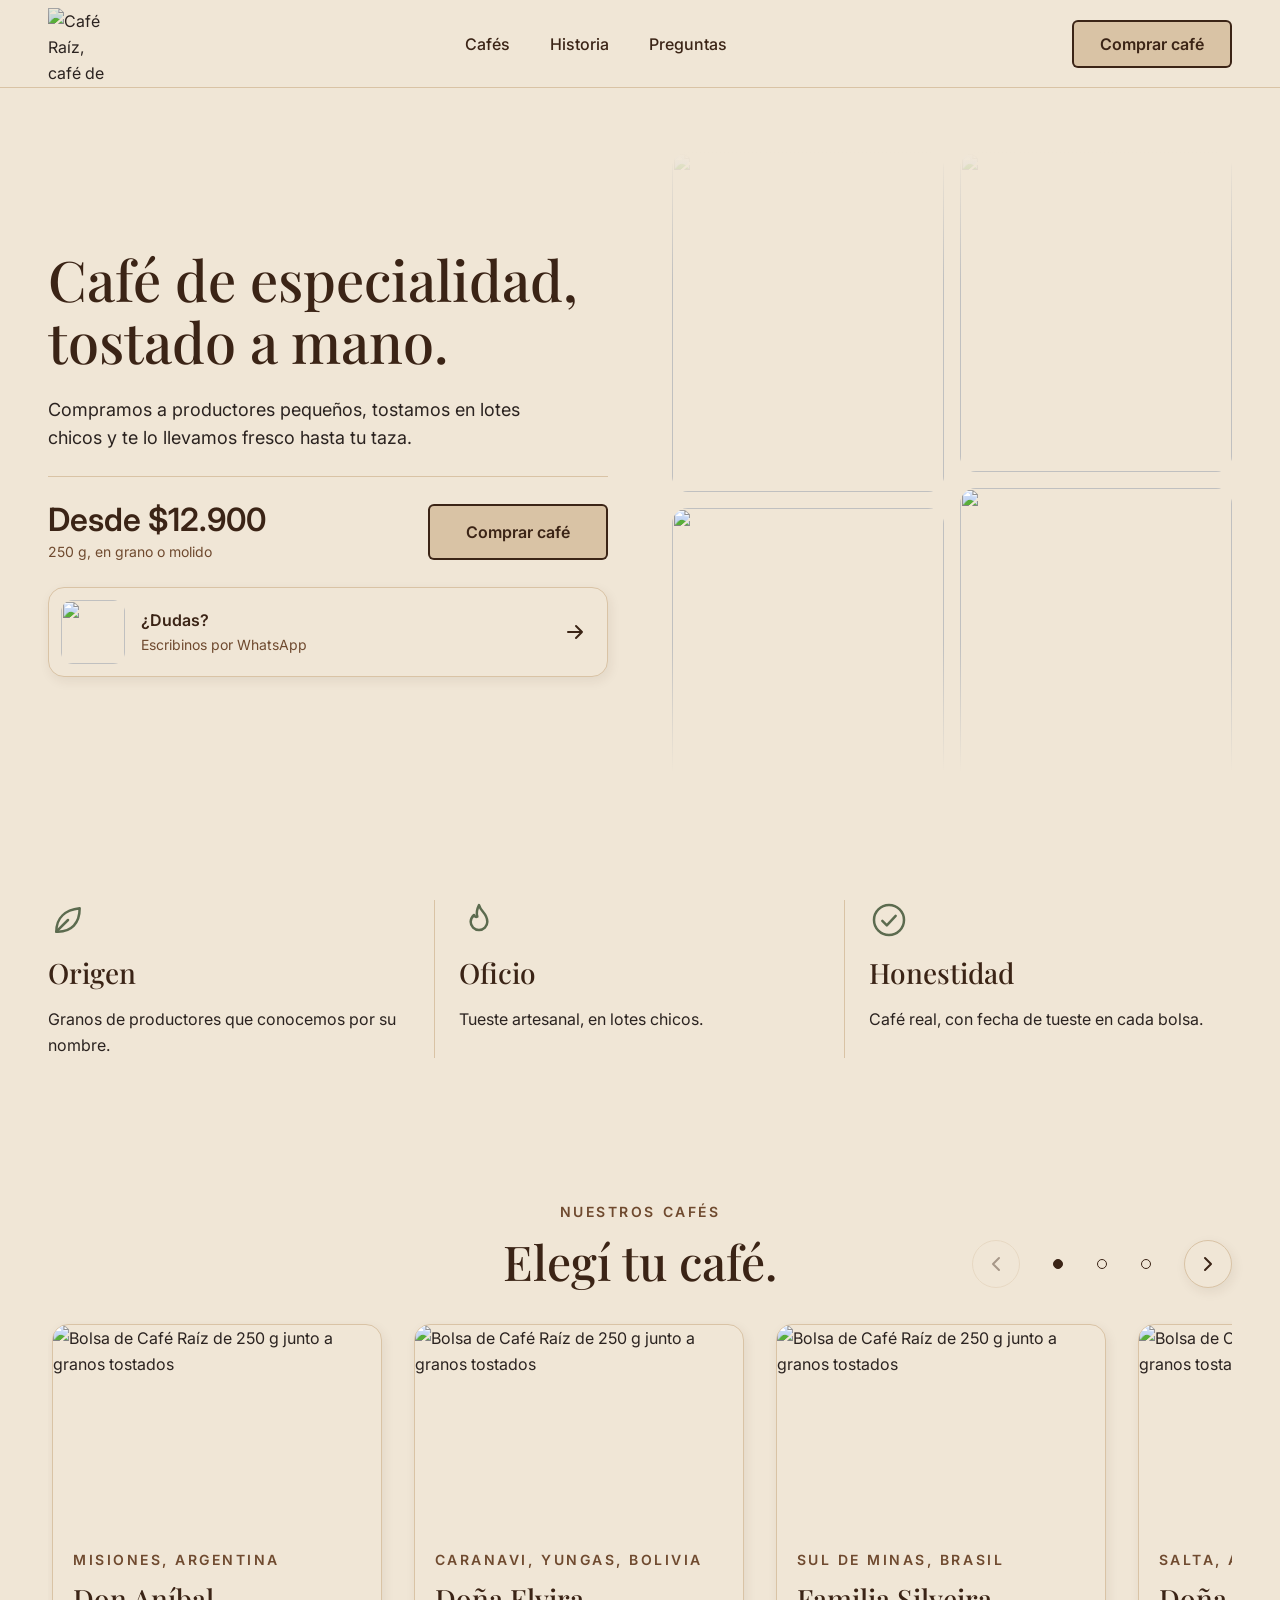
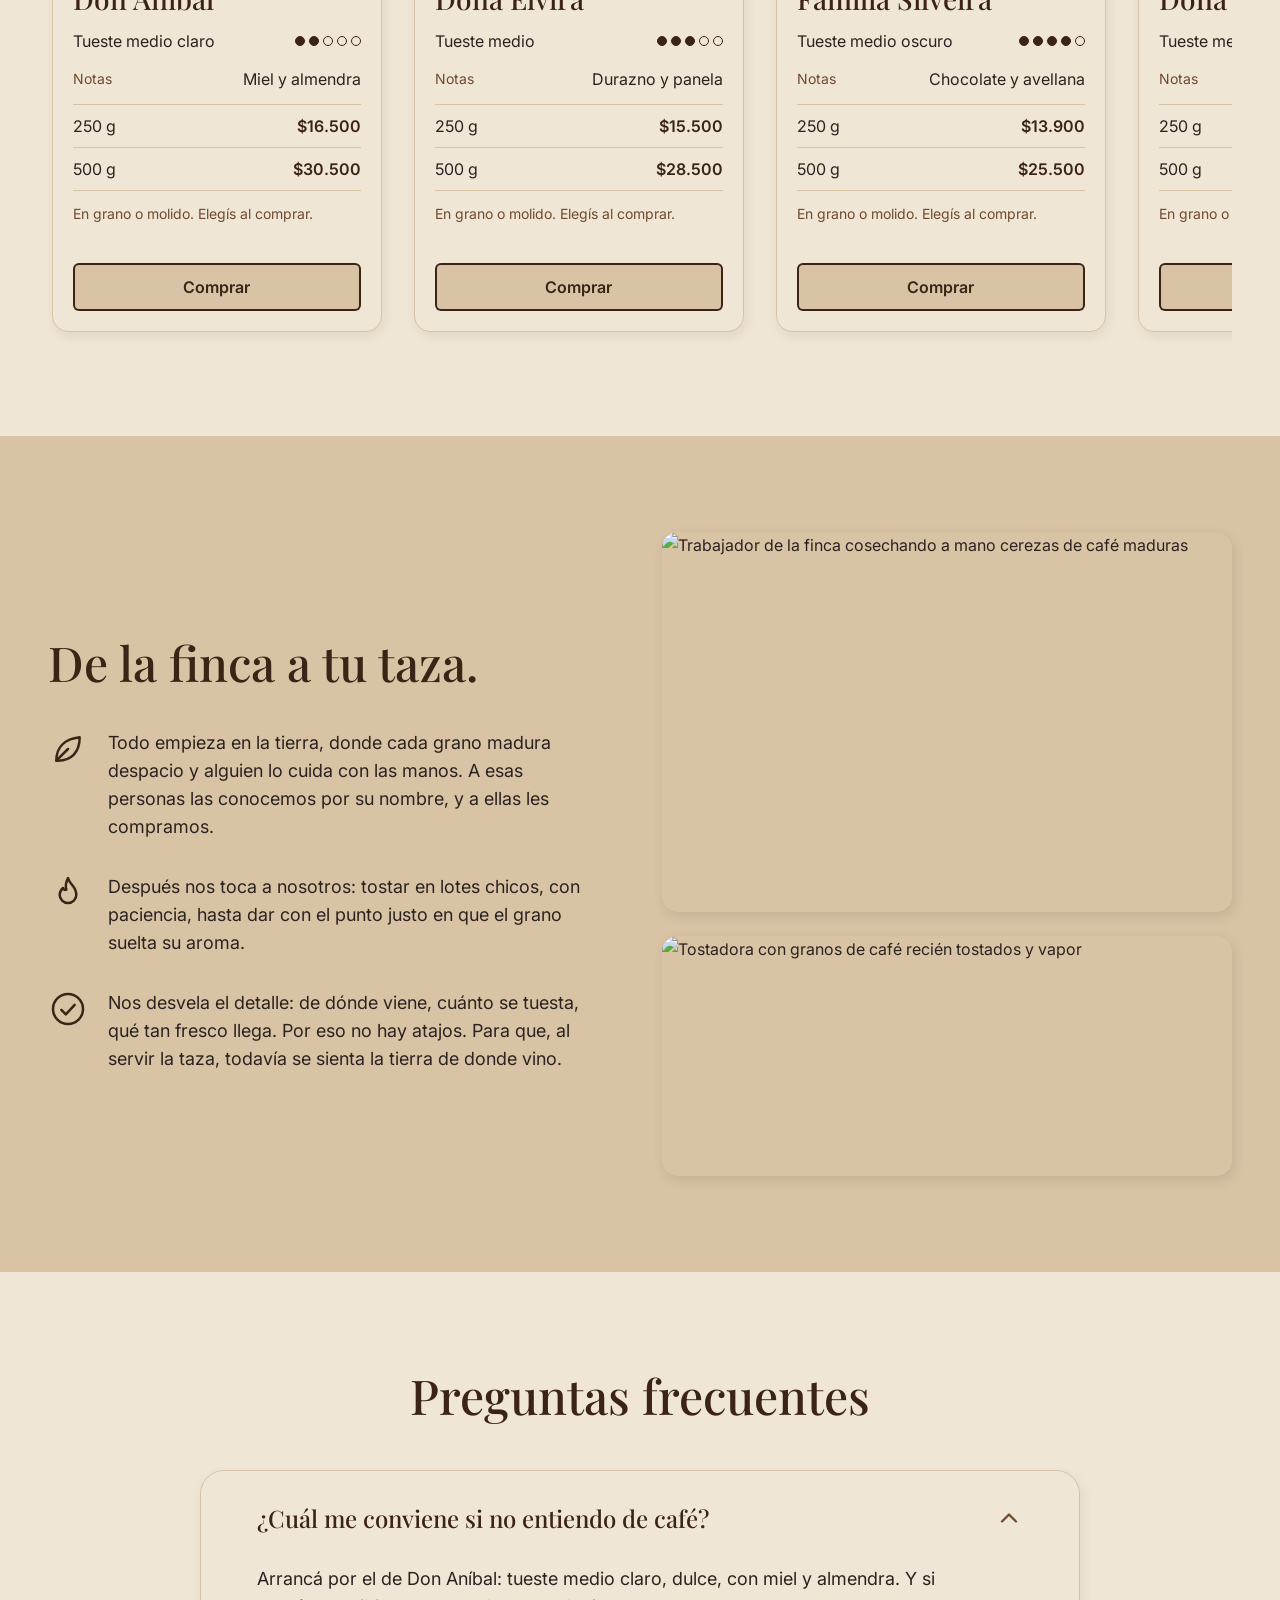
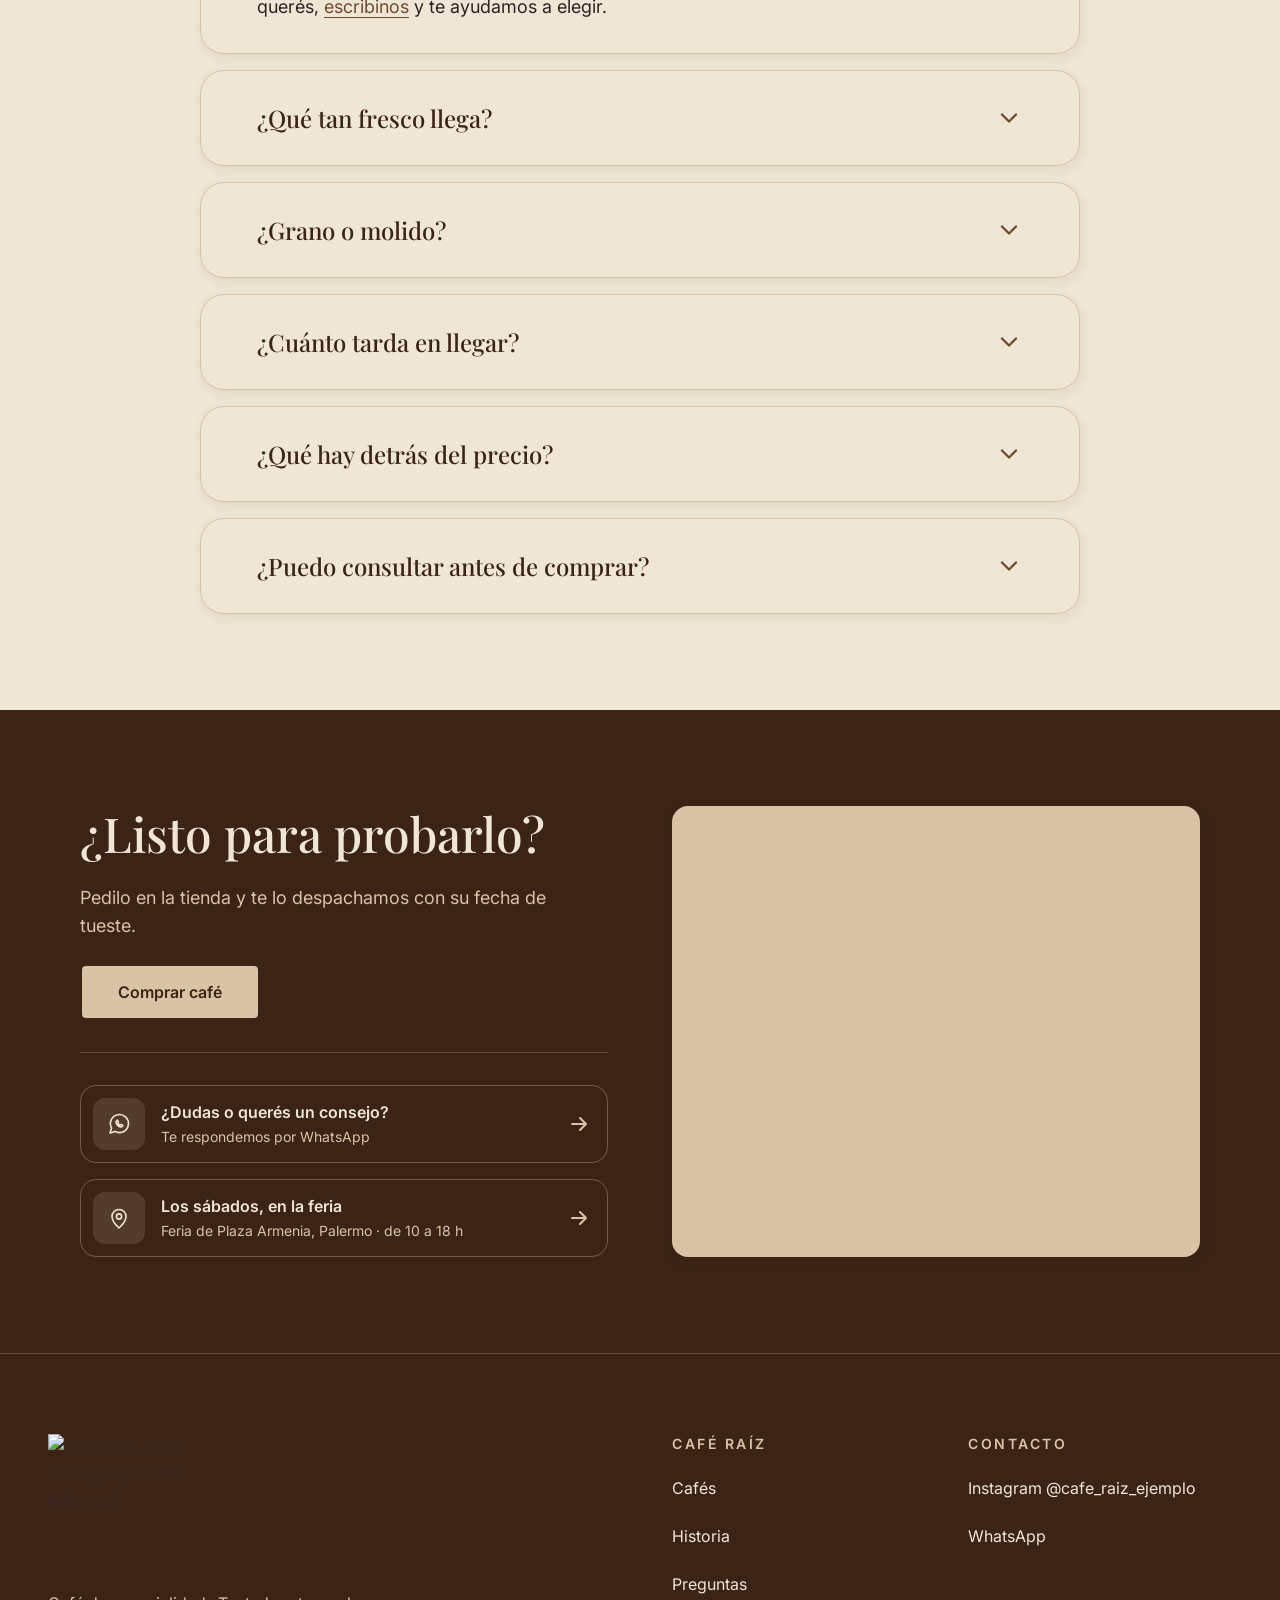
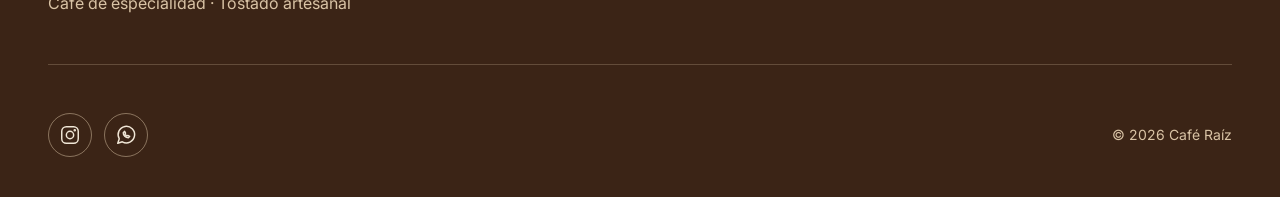
==== cafe-raiz/index.html @ fdd1e316 "Armar estructura y textos de la landing de Café Raíz" ====
<!doctype html>
<html lang="es">
<head>
<meta charset="utf-8">
<meta name="viewport" content="width=device-width, initial-scale=1">
<title>Café Raíz | Café de especialidad, tostado a mano</title>
<meta name="description" content="Café de especialidad de productores pequeños, tostado a mano en lotes chicos y con fecha de tueste en cada bolsa.">
<meta name="theme-color" content="#F0E6D6">
<link rel="icon" href="favicon.ico" sizes="any">
<link rel="apple-touch-icon" href="img/apple-touch-icon.png">
<link rel="preconnect" href="https://fonts.googleapis.com">
<link rel="preconnect" href="https://fonts.gstatic.com" crossorigin>
<link rel="stylesheet" href="https://fonts.googleapis.com/css2?family=Playfair+Display:wght@500&family=Inter:wght@400;500;600&display=swap">
<link rel="stylesheet" href="styles.css">
<script>document.documentElement.classList.add("js");</script>
<script src="script.js" defer></script>
</head>
<body>

<!-- Íconos reutilizados -->
<svg width="0" height="0" style="position:absolute" aria-hidden="true">
  <symbol id="i-wa" viewBox="0 0 24 24" fill="none" stroke="currentColor" stroke-width="1.6" stroke-linecap="round" stroke-linejoin="round"><path d="M3 21l1.65-4.9A9 9 0 1 1 8 19.4L3 21z"/><path d="M9 9.5c0 3 2.5 5.5 5.5 5.5l1.5-1.5-2-1-1 .5c-.9-.4-1.6-1.1-2-2l.5-1-1-2L9 9.5z"/></symbol>
  <symbol id="i-ig" viewBox="0 0 24 24" fill="none" stroke="currentColor" stroke-width="1.6" stroke-linecap="round" stroke-linejoin="round"><rect x="3" y="3" width="18" height="18" rx="5"/><circle cx="12" cy="12" r="4"/><circle cx="17.2" cy="6.8" r="0.6" fill="currentColor"/></symbol>
  <symbol id="i-chev" viewBox="0 0 24 24" fill="none" stroke="currentColor" stroke-width="2" stroke-linecap="round" stroke-linejoin="round"><path d="M6 9l6 6 6-6"/></symbol>
  <symbol id="i-arrow" viewBox="0 0 24 24" fill="none" stroke="currentColor" stroke-width="2" stroke-linecap="round" stroke-linejoin="round"><path d="M5 12h14M13 6l6 6-6 6"/></symbol>
  <symbol id="i-leaf" viewBox="0 0 24 24" fill="none" stroke="currentColor" stroke-width="1.5" stroke-linecap="round" stroke-linejoin="round"><path d="M5 19c0-8 5-13 14-14 0 9-5 14-13 14"/><path d="M5 19l7-7"/></symbol>
  <symbol id="i-fire" viewBox="0 0 24 24" fill="none" stroke="currentColor" stroke-width="1.5" stroke-linecap="round" stroke-linejoin="round"><path d="M12 3c1 4 5 5 5 10a5 5 0 0 1-10 0c0-2 1-3 2-4 .5 1 1 1.5 2 1-1-3 0-5 1-7z"/></symbol>
  <symbol id="i-pin" viewBox="0 0 24 24" fill="none" stroke="currentColor" stroke-width="1.6" stroke-linecap="round" stroke-linejoin="round"><path d="M12 22s-7-6.2-7-11.5a7 7 0 0 1 14 0C19 15.8 12 22 12 22z"/><circle cx="12" cy="10.5" r="2.6"/></symbol>
  <symbol id="i-check" viewBox="0 0 24 24" fill="none" stroke="currentColor" stroke-width="1.5" stroke-linecap="round" stroke-linejoin="round"><circle cx="12" cy="12" r="9"/><path d="M8 12.5l2.7 2.7L16 9.5"/></symbol>
</svg>

<a class="skip" href="#contenido">Ir al contenido</a>

<!-- 1. ENCABEZADO -->
<header class="site-header">
  <a class="brand" href="#" aria-label="Café Raíz, inicio"><img src="img/logo.jpg" width="72" height="72" alt="Café Raíz, café de origen, tostado artesanal"></a>
  <nav class="nav" id="menu" aria-label="Principal">
    <a href="#cafes">Cafés</a>
    <a href="#historia">Historia</a>
    <a href="#preguntas">Preguntas</a>
  </nav>
  <div class="header-actions">
    <a class="gbtn" href="https://tienda.cafe-raiz.test"><span class="gin">Comprar café</span></a>
    <button class="menu-btn" type="button" aria-label="Abrir menú" aria-expanded="false" aria-controls="menu">
      <svg class="ico-open" width="24" height="24" viewBox="0 0 24 24" fill="none" stroke="currentColor" stroke-width="2" stroke-linecap="round" aria-hidden="true"><path d="M4 7h16M4 12h16M4 17h16"/></svg>
      <svg class="ico-close" width="24" height="24" viewBox="0 0 24 24" fill="none" stroke="currentColor" stroke-width="2" stroke-linecap="round" aria-hidden="true"><path d="M6 6l12 12M18 6L6 18"/></svg>
    </button>
  </div>
</header>

<main id="contenido">

<!-- 2. HERO -->
<section class="hero" aria-labelledby="hero-t">
  <div class="hero-text">
    <h1 id="hero-t">Café de especialidad, tostado a mano.</h1>
    <p class="lead">Compramos a productores pequeños, tostamos en lotes chicos y te lo llevamos fresco hasta tu taza.</p>
    <img class="hero-m" src="img/hero.jpg" width="1200" height="683" alt="Taza de café humeante con el logo de Café Raíz, granos tostados y una bolsa de fondo" loading="lazy">
    <hr class="rule">
    <div class="hero-buy">
      <div class="price-from">
        <span class="price-from-n">Desde $12.900</span>
        <span class="price-from-s">250 g, en grano o molido</span>
      </div>
      <a class="gbtn lg" href="https://tienda.cafe-raiz.test"><span class="gin">Comprar café</span></a>
    </div>
    <a class="info" href="https://wa.me/5490000000000?text=Hola%2C%20quiero%20consultar%20por%20un%20caf%C3%A9%20de%20Caf%C3%A9%20Ra%C3%ADz.">
      <img src="img/packaging.jpg" width="64" height="64" alt="" loading="lazy">
      <span class="info-t"><b>¿Dudas?</b><span>Escribinos por WhatsApp</span></span>
      <svg class="arr" width="24" height="24" aria-hidden="true"><use href="#i-arrow"/></svg>
    </a>
  </div>

  <div class="hero-photos" aria-hidden="true">
    <div class="mq"><div class="track">
      <div class="set">
        <img style="height:340px;object-position:62% 50%" src="img/hero.jpg" width="1200" height="683" alt="" loading="lazy">
        <img style="height:300px;object-position:70% 50%" src="img/tostadora.jpg" width="1200" height="673" alt="" loading="lazy">
        <img style="height:360px;object-position:30% 45%" src="img/packaging.jpg" width="1000" height="800" alt="" loading="lazy">
        <img style="height:320px" src="img/granos.jpg" width="1080" height="720" alt="" loading="lazy">
      </div>
      <div class="set">
        <img style="height:340px;object-position:62% 50%" src="img/hero.jpg" width="1200" height="683" alt="" loading="lazy">
        <img style="height:300px;object-position:70% 50%" src="img/tostadora.jpg" width="1200" height="673" alt="" loading="lazy">
        <img style="height:360px;object-position:30% 45%" src="img/packaging.jpg" width="1000" height="800" alt="" loading="lazy">
        <img style="height:320px" src="img/granos.jpg" width="1080" height="720" alt="" loading="lazy">
      </div>
    </div></div>
    <div class="mq"><div class="track rev">
      <div class="set">
        <img style="height:320px;object-position:55% 40%" src="img/trabajador.jpg" width="1200" height="800" alt="" loading="lazy">
        <img style="height:360px;object-position:30% 45%" src="img/packaging.jpg" width="1000" height="800" alt="" loading="lazy">
        <img style="height:300px;object-position:70% 50%" src="img/tostadora.jpg" width="1200" height="673" alt="" loading="lazy">
        <img style="height:340px;object-position:62% 50%" src="img/hero.jpg" width="1200" height="683" alt="" loading="lazy">
      </div>
      <div class="set">
        <img style="height:320px;object-position:55% 40%" src="img/trabajador.jpg" width="1200" height="800" alt="" loading="lazy">
        <img style="height:360px;object-position:30% 45%" src="img/packaging.jpg" width="1000" height="800" alt="" loading="lazy">
        <img style="height:300px;object-position:70% 50%" src="img/tostadora.jpg" width="1200" height="673" alt="" loading="lazy">
        <img style="height:340px;object-position:62% 50%" src="img/hero.jpg" width="1200" height="683" alt="" loading="lazy">
      </div>
    </div></div>
    <div class="fade fade-t"></div>
    <div class="fade fade-b"></div>
  </div>
</section>

<!-- 3. FRANJA DE CONFIANZA -->
<section class="trust" aria-labelledby="trust-t">
  <h2 id="trust-t" class="sr-only">Por qué Café Raíz</h2>
  <div class="trust-item">
    <svg width="40" height="40" aria-hidden="true"><use href="#i-leaf"/></svg>
    <h3>Origen</h3>
    <p>Granos de productores que conocemos por su nombre.</p>
  </div>
  <div class="trust-item">
    <svg width="40" height="40" aria-hidden="true"><use href="#i-fire"/></svg>
    <h3>Oficio</h3>
    <p>Tueste artesanal, en lotes chicos.</p>
  </div>
  <div class="trust-item">
    <svg width="40" height="40" aria-hidden="true"><use href="#i-check"/></svg>
    <h3>Honestidad</h3>
    <p>Café real, con fecha de tueste en cada bolsa.</p>
  </div>
</section>

<!-- 4. NUESTROS CAFÉS -->
<section id="cafes" class="cafes" aria-labelledby="cafes-t">
  <div class="cafes-head">
    <div class="sec-head">
      <p class="eb">Nuestros cafés</p>
      <h2 id="cafes-t" class="t">Elegí tu café.</h2>
    </div>
  </div>

  <div class="carousel" role="region" aria-roledescription="carrusel" aria-label="Nuestros cafés">
    <ul class="slides" id="cafes-slides">

      <li class="slide"><article class="card">
        <div class="ph"><img src="img/packaging.jpg" width="1000" height="800" alt="Bolsa de Café Raíz de 250 g junto a granos tostados" loading="lazy"></div>
        <div class="body">
          <div class="eb">Misiones, Argentina</div>
          <h3 class="h3">Don Aníbal</h3>
          <div class="line"><span>Tueste medio claro</span><span class="dots" role="img" aria-label="Tueste 2 de 5"><i class="on"></i><i class="on"></i><i></i><i></i><i></i></span></div>
          <div class="line"><span class="lab">Notas</span><span>Miel y almendra</span></div>
          <div class="price"><div><span>250 g</span><b>$16.500</b></div><div><span>500 g</span><b>$30.500</b></div></div>
          <div class="lab">En grano o molido. Elegís al comprar.</div>
          <a class="gbtn" href="https://tienda.cafe-raiz.test"><span class="gin">Comprar</span></a>
        </div>
      </article></li>

      <li class="slide"><article class="card">
        <div class="ph"><img src="img/packaging.jpg" width="1000" height="800" alt="Bolsa de Café Raíz de 250 g junto a granos tostados" loading="lazy"></div>
        <div class="body">
          <div class="eb">Caranavi, Yungas, Bolivia</div>
          <h3 class="h3">Doña Elvira</h3>
          <div class="line"><span>Tueste medio</span><span class="dots" role="img" aria-label="Tueste 3 de 5"><i class="on"></i><i class="on"></i><i class="on"></i><i></i><i></i></span></div>
          <div class="line"><span class="lab">Notas</span><span>Durazno y panela</span></div>
          <div class="price"><div><span>250 g</span><b>$15.500</b></div><div><span>500 g</span><b>$28.500</b></div></div>
          <div class="lab">En grano o molido. Elegís al comprar.</div>
          <a class="gbtn" href="https://tienda.cafe-raiz.test"><span class="gin">Comprar</span></a>
        </div>
      </article></li>

      <li class="slide"><article class="card">
        <div class="ph"><img src="img/packaging.jpg" width="1000" height="800" alt="Bolsa de Café Raíz de 250 g junto a granos tostados" loading="lazy"></div>
        <div class="body">
          <div class="eb">Sul de Minas, Brasil</div>
          <h3 class="h3">Familia Silveira</h3>
          <div class="line"><span>Tueste medio oscuro</span><span class="dots" role="img" aria-label="Tueste 4 de 5"><i class="on"></i><i class="on"></i><i class="on"></i><i class="on"></i><i></i></span></div>
          <div class="line"><span class="lab">Notas</span><span>Chocolate y avellana</span></div>
          <div class="price"><div><span>250 g</span><b>$13.900</b></div><div><span>500 g</span><b>$25.500</b></div></div>
          <div class="lab">En grano o molido. Elegís al comprar.</div>
          <a class="gbtn" href="https://tienda.cafe-raiz.test"><span class="gin">Comprar</span></a>
        </div>
      </article></li>

      <li class="slide"><article class="card">
        <div class="ph"><img src="img/packaging.jpg" width="1000" height="800" alt="Bolsa de Café Raíz de 250 g junto a granos tostados" loading="lazy"></div>
        <div class="body">
          <div class="eb">Salta, Argentina</div>
          <h3 class="h3">Doña Rosa</h3>
          <div class="line"><span>Tueste medio</span><span class="dots" role="img" aria-label="Tueste 3 de 5"><i class="on"></i><i class="on"></i><i class="on"></i><i></i><i></i></span></div>
          <div class="line"><span class="lab">Notas</span><span>Mandarina y caramelo</span></div>
          <div class="price"><div><span>250 g</span><b>$16.900</b></div><div><span>500 g</span><b>$31.000</b></div></div>
          <div class="lab">En grano o molido. Elegís al comprar.</div>
          <a class="gbtn" href="https://tienda.cafe-raiz.test"><span class="gin">Comprar</span></a>
        </div>
      </article></li>

      <li class="slide"><article class="card">
        <div class="ph"><img src="img/packaging.jpg" width="1000" height="800" alt="Bolsa de Café Raíz de 250 g junto a granos tostados" loading="lazy"></div>
        <div class="body">
          <div class="eb">Cajamarca, Perú</div>
          <h3 class="h3">Don Julián</h3>
          <div class="line"><span>Tueste medio oscuro</span><span class="dots" role="img" aria-label="Tueste 4 de 5"><i class="on"></i><i class="on"></i><i class="on"></i><i class="on"></i><i></i></span></div>
          <div class="line"><span class="lab">Notas</span><span>Cacao y nuez</span></div>
          <div class="price"><div><span>250 g</span><b>$15.800</b></div><div><span>500 g</span><b>$29.000</b></div></div>
          <div class="lab">En grano o molido. Elegís al comprar.</div>
          <a class="gbtn" href="https://tienda.cafe-raiz.test"><span class="gin">Comprar</span></a>
        </div>
      </article></li>

      <li class="slide"><article class="card">
        <div class="ph"><img src="img/packaging.jpg" width="1000" height="800" alt="Bolsa de Café Raíz de 250 g junto a granos tostados" loading="lazy"></div>
        <div class="body">
          <div class="eb">Huila, Colombia</div>
          <h3 class="h3">Familia Mejía</h3>
          <div class="line"><span>Tueste medio</span><span class="dots" role="img" aria-label="Tueste 3 de 5"><i class="on"></i><i class="on"></i><i class="on"></i><i></i><i></i></span></div>
          <div class="line"><span class="lab">Notas</span><span>Caramelo y naranja</span></div>
          <div class="price"><div><span>250 g</span><b>$15.200</b></div><div><span>500 g</span><b>$28.000</b></div></div>
          <div class="lab">En grano o molido. Elegís al comprar.</div>
          <a class="gbtn" href="https://tienda.cafe-raiz.test"><span class="gin">Comprar</span></a>
        </div>
      </article></li>

      <li class="slide"><article class="card">
        <div class="ph"><img src="img/packaging.jpg" width="1000" height="800" alt="Bolsa de Café Raíz de 250 g junto a granos tostados" loading="lazy"></div>
        <div class="body">
          <div class="eb">Mezcla de orígenes</div>
          <h3 class="h3">Blend de la casa</h3>
          <div class="line"><span>Tueste medio</span><span class="dots" role="img" aria-label="Tueste 3 de 5"><i class="on"></i><i class="on"></i><i class="on"></i><i></i><i></i></span></div>
          <div class="line"><span class="lab">Notas</span><span>Chocolate, dulce de leche y frutos secos</span></div>
          <div class="price"><div><span>250 g</span><b>$12.900</b></div><div><span>500 g</span><b>$23.500</b></div></div>
          <div class="lab">En grano o molido. Elegís al comprar.</div>
          <a class="gbtn" href="https://tienda.cafe-raiz.test"><span class="gin">Comprar</span></a>
        </div>
      </article></li>

    </ul>
  </div>
</section>

<!-- 5. HISTORIA -->
<section id="historia" class="historia" aria-labelledby="historia-t">
  <div class="historia-text">
    <h2 id="historia-t" class="t">De la finca a tu taza.</h2>
    <div class="feats">
      <div class="feat">
        <svg width="40" height="40" aria-hidden="true"><use href="#i-leaf"/></svg>
        <p>Todo empieza en la tierra, donde cada grano madura despacio y alguien lo cuida con las manos. A esas personas las conocemos por su nombre, y a ellas les compramos.</p>
      </div>
      <div class="feat">
        <svg width="40" height="40" aria-hidden="true"><use href="#i-fire"/></svg>
        <p>Después nos toca a nosotros: tostar en lotes chicos, con paciencia, hasta dar con el punto justo en que el grano suelta su aroma.</p>
      </div>
      <div class="feat">
        <svg width="40" height="40" aria-hidden="true"><use href="#i-check"/></svg>
        <p>Nos desvela el detalle: de dónde viene, cuánto se tuesta, qué tan fresco llega. Por eso no hay atajos. Para que, al servir la taza, todavía se sienta la tierra de donde vino.</p>
      </div>
    </div>
  </div>
  <div class="historia-pics">
    <div class="pic pic-a"><img src="img/trabajador.jpg" width="1200" height="800" alt="Trabajador de la finca cosechando a mano cerezas de café maduras" loading="lazy"></div>
    <div class="pic pic-b"><img src="img/tostadora.jpg" width="1200" height="673" alt="Tostadora con granos de café recién tostados y vapor" loading="lazy"></div>
  </div>
</section>

<!-- 6. PREGUNTAS FRECUENTES -->
<section id="preguntas" class="preguntas" aria-labelledby="preguntas-t">
  <h2 id="preguntas-t" class="t">Preguntas frecuentes</h2>
  <div class="faq">
    <details open>
      <summary>¿Cuál me conviene si no entiendo de café?<svg width="28" height="28" aria-hidden="true"><use href="#i-chev"/></svg></summary>
      <p class="ans">Arrancá por el de Don Aníbal: tueste medio claro, dulce, con miel y almendra. Y si querés, <a href="https://wa.me/5490000000000?text=Hola%2C%20quiero%20consultar%20por%20un%20caf%C3%A9%20de%20Caf%C3%A9%20Ra%C3%ADz.">escribinos</a> y te ayudamos a elegir.</p>
    </details>
    <details>
      <summary>¿Qué tan fresco llega?<svg width="28" height="28" aria-hidden="true"><use href="#i-chev"/></svg></summary>
      <p class="ans">Tostamos en lotes chicos y cada bolsa lleva su fecha de tueste.</p>
    </details>
    <details>
      <summary>¿Grano o molido?<svg width="28" height="28" aria-hidden="true"><use href="#i-chev"/></svg></summary>
      <p class="ans">Grano si tenés molinillo, porque dura más fresco. Molido si no: elegís la molienda al comprar.</p>
    </details>
    <details>
      <summary>¿Cuánto tarda en llegar?<svg width="28" height="28" aria-hidden="true"><use href="#i-chev"/></svg></summary>
      <p class="ans">Enviamos a todo el país y despachamos dentro de las 48 horas hábiles después del tueste.</p>
    </details>
    <details>
      <summary>¿Qué hay detrás del precio?<svg width="28" height="28" aria-hidden="true"><use href="#i-chev"/></svg></summary>
      <p class="ans">Le pagamos un precio justo a cada productor y tostamos en lotes chicos, para que cada bolsa llegue fresca. Es lo que se nota en la taza.</p>
    </details>
    <details>
      <summary>¿Puedo consultar antes de comprar?<svg width="28" height="28" aria-hidden="true"><use href="#i-chev"/></svg></summary>
      <p class="ans">Claro. <a href="https://wa.me/5490000000000?text=Hola%2C%20quiero%20consultar%20por%20un%20caf%C3%A9%20de%20Caf%C3%A9%20Ra%C3%ADz.">Escribinos por WhatsApp</a>.</p>
    </details>
  </div>
</section>

<!-- 7. CIERRE -->
<section id="contacto" class="cierre" aria-labelledby="cierre-t">
  <div class="cierre-grid">
    <div class="cierre-text">
      <h2 id="cierre-t">¿Listo para probarlo?</h2>
      <p class="cierre-lead">Pedilo en la tienda y te lo despachamos con su fecha de tueste.</p>
      <a class="gbtn lg" href="https://tienda.cafe-raiz.test"><span class="gin">Comprar café</span></a>
      <hr class="rule-d">
      <ul class="vias">
        <li>
          <a class="via" href="https://wa.me/5490000000000?text=Hola%2C%20quiero%20consultar%20por%20un%20caf%C3%A9%20de%20Caf%C3%A9%20Ra%C3%ADz.">
            <span class="via-ico"><svg width="24" height="24" aria-hidden="true"><use href="#i-wa"/></svg></span>
            <span class="via-t"><b>¿Dudas o querés un consejo?</b><span>Te respondemos por WhatsApp</span></span>
            <svg class="arr" width="24" height="24" aria-hidden="true"><use href="#i-arrow"/></svg>
          </a>
        </li>
        <li>
          <a class="via" href="https://www.google.com/maps/search/?api=1&amp;query=Armenia+y+Costa+Rica,+Palermo,+Buenos+Aires">
            <span class="via-ico"><svg width="24" height="24" aria-hidden="true"><use href="#i-pin"/></svg></span>
            <span class="via-t"><b>Los sábados, en la feria</b><span>Feria de Plaza Armenia, Palermo · de 10 a 18 h</span></span>
            <svg class="arr" width="24" height="24" aria-hidden="true"><use href="#i-arrow"/></svg>
          </a>
        </li>
      </ul>
    </div>
    <div class="mapbox">
      <iframe src="https://maps.google.com/maps?q=Armenia+y+Costa+Rica,+Palermo,+Buenos+Aires&amp;z=16&amp;output=embed" title="Mapa de la feria de Plaza Armenia, Palermo, Buenos Aires" loading="lazy" referrerpolicy="no-referrer-when-downgrade"></iframe>
    </div>
  </div>
</section>

</main>

<!-- 8. PIE -->
<footer class="site-footer">
  <div class="foot-top">
    <div class="foot-brand">
      <img src="img/logo-negativo.jpg" width="140" height="140" alt="Café Raíz, café de origen, tostado artesanal" loading="lazy">
      <p>Café de especialidad · Tostado artesanal</p>
    </div>
    <div class="foot-links">
      <nav class="fl" aria-label="Pie">
        <p class="fh">Café Raíz</p>
        <a href="#cafes">Cafés</a>
        <a href="#historia">Historia</a>
        <a href="#preguntas">Preguntas</a>
      </nav>
      <div class="fl">
        <p class="fh">Contacto</p>
        <a href="https://instagram.com/cafe_raiz_ejemplo">Instagram @cafe_raiz_ejemplo</a>
        <a href="https://wa.me/5490000000000?text=Hola%2C%20quiero%20consultar%20por%20un%20caf%C3%A9%20de%20Caf%C3%A9%20Ra%C3%ADz.">WhatsApp</a>
      </div>
    </div>
  </div>
  <hr class="rule-d">
  <div class="foot-bottom">
    <div class="socs">
      <a class="soc" href="https://instagram.com/cafe_raiz_ejemplo" aria-label="Instagram de Café Raíz"><svg width="22" height="22" aria-hidden="true"><use href="#i-ig"/></svg></a>
      <a class="soc" href="https://wa.me/5490000000000?text=Hola%2C%20quiero%20consultar%20por%20un%20caf%C3%A9%20de%20Caf%C3%A9%20Ra%C3%ADz." aria-label="WhatsApp de Café Raíz"><svg width="22" height="22" aria-hidden="true"><use href="#i-wa"/></svg></a>
    </div>
    <p>© 2026 Café Raíz</p>
  </div>
</footer>

</body>
</html>
---- cafe-raiz/styles.css ----
/* Café Raíz: estilos. Colores y tipografías exactos del manual de marca. */

:root {
  --espresso: #3B2416;
  --tueste: #6F4A2F;
  --crema: #D9C3A5;
  --leche: #F0E6D6;
  --verde-grano: #5C6B4F;
  --carbon: #2B2320;

  --serif: "Playfair Display", Georgia, serif;
  --sans: "Inter", Helvetica, Arial, sans-serif;

  --radius-sm: 4px;
  --radius-md: 8px;
  --radius-lg: 12px;
  --radius-xl: 16px;
  --radius-2xl: 24px;

  --sombra: 2px 4px 12px rgba(59, 36, 22, 0.08);
  --sombra-hover: 4px 10px 28px rgba(59, 36, 22, 0.18);
  --header-h: 88px;
}

* { box-sizing: border-box; }
html { scroll-behavior: smooth; }
body {
  margin: 0;
  background: var(--leche);
  color: var(--carbon);
  font-family: var(--sans);
  font-size: 16px;
  line-height: 26px;
}
img { max-width: 100%; }
a { text-decoration: none; color: inherit; }
hr { border: 0; margin: 0; color: var(--crema); }
section[id] { scroll-margin-top: var(--header-h); }

.sr-only {
  position: absolute; width: 1px; height: 1px; padding: 0; margin: -1px;
  overflow: hidden; clip: rect(0, 0, 0, 0); white-space: nowrap; border: 0;
}
.skip {
  position: absolute; left: 16px; top: -60px; z-index: 100;
  background: var(--espresso); color: var(--leche);
  padding: 12px 20px; border-radius: var(--radius-sm); font-weight: 600;
}
.skip:focus { top: 12px; }

/* Títulos y rótulos */
.t { margin: 0; font-family: var(--serif); font-weight: 500; color: var(--espresso); }
.eb {
  margin: 0; font-size: 14px; line-height: 20px; font-weight: 600;
  letter-spacing: .18em; text-transform: uppercase; color: var(--tueste);
}
.lab { font-size: 14px; line-height: 22px; color: var(--tueste); }

/* Botón principal (borde Espresso + relleno Crema) */
.gbtn {
  display: inline-flex; padding: 2px; border-radius: 6px; background: var(--espresso);
}
.gbtn .gin {
  display: flex; align-items: center; justify-content: center;
  height: 44px; padding: 0 26px; background: var(--crema); color: var(--espresso);
  border-radius: var(--radius-sm); font-size: 16px; font-weight: 600; white-space: nowrap;
}
.gbtn.lg .gin { height: 52px; padding: 0 36px; }
.gbtn:hover {
  background: linear-gradient(90deg, #3B2416, #6F4A2F, #D9C3A5, #6F4A2F, #3B2416);
  background-size: 200% 100%; background-repeat: repeat-x;
  animation: gshift .8s ease;
}
@keyframes gshift { from { background-position: 0% 0; } to { background-position: 200% 0; } }
:focus-visible { outline: 3px solid var(--tueste); outline-offset: 3px; }

/* 1. Encabezado */
.site-header {
  position: sticky; top: 0; z-index: 50; height: var(--header-h);
  padding: 0 48px; display: flex; align-items: center; justify-content: space-between;
  background: var(--leche); border-bottom: 1px solid var(--crema);
}
.brand { display: block; width: 72px; height: 72px; }
.brand img { display: block; width: 72px; height: 72px; mix-blend-mode: darken; }
.nav { display: flex; align-items: center; gap: 40px; }
.nav a { font-size: 16px; font-weight: 500; color: var(--espresso); }
.nav a:hover { text-decoration: underline; text-underline-offset: 6px; }
.header-actions { display: flex; align-items: center; gap: 8px; }
.menu-btn {
  display: none; width: 48px; height: 48px; padding: 0; border: 0;
  background: transparent; color: var(--espresso); cursor: pointer;
  align-items: center; justify-content: center;
}

/* 2. Hero */
.hero {
  max-width: 1280px; margin: 0 auto; padding: 64px 48px;
  display: grid; grid-template-columns: 1fr 1fr; gap: 64px; align-items: center;
}
.hero-text { display: flex; flex-direction: column; gap: 24px; }
.hero h1 {
  margin: 0; font-family: var(--serif); font-weight: 500;
  font-size: 56px; line-height: 62px; color: var(--espresso);
}
.lead { margin: 0; font-size: 18px; line-height: 28px; max-width: 520px; }
.rule { height: 1px; background: var(--crema); }
.hero-buy { display: flex; align-items: center; justify-content: space-between; gap: 24px; }
.price-from { display: flex; flex-direction: column; gap: 2px; }
.price-from-n { font-size: 32px; line-height: 38px; font-weight: 600; color: var(--espresso); }
.price-from-s { font-size: 14px; line-height: 22px; color: var(--tueste); }

.info {
  display: flex; align-items: center; gap: 16px; padding: 12px;
  border: 1px solid var(--crema); border-radius: var(--radius-xl);
  background: var(--leche); box-shadow: var(--sombra); transition: box-shadow .25s ease;
}
.info:hover { box-shadow: 4px 8px 24px rgba(59, 36, 22, 0.16); }
.info img {
  width: 64px; height: 64px; flex: none; display: block;
  object-fit: cover; object-position: 30% 45%; border-radius: var(--radius-lg);
}
.info-t { flex: 1; display: flex; flex-direction: column; gap: 2px; }
.info-t b { font-size: 16px; line-height: 24px; font-weight: 600; color: var(--espresso); }
.info-t span { font-size: 14px; line-height: 22px; color: var(--tueste); }
.info .arr { flex: none; margin-right: 8px; color: var(--espresso); transition: transform .25s ease; }
.info:hover .arr { transform: translateX(4px); }

.hero-m { display: none; }

.hero-photos { position: relative; display: grid; grid-template-columns: 1fr 1fr; gap: 16px; }
.mq { position: relative; overflow: hidden; height: 620px; }
.track { animation: mq 30s linear infinite; }
.track.rev { animation-name: mqr; }
.set { display: flex; flex-direction: column; gap: 16px; padding-bottom: 16px; }
.set img { display: block; width: 100%; object-fit: cover; border-radius: var(--radius-xl); }
@keyframes mq { from { transform: translateY(0); } to { transform: translateY(-50%); } }
@keyframes mqr { from { transform: translateY(-50%); } to { transform: translateY(0); } }
.fade { position: absolute; left: 0; right: 0; height: 128px; pointer-events: none; }
.fade-t { top: 0; background: linear-gradient(to bottom, var(--leche), rgba(240, 230, 214, 0)); }
.fade-b { bottom: 0; background: linear-gradient(to top, var(--leche), rgba(240, 230, 214, 0)); }

/* 3. Franja de confianza */
.trust {
  max-width: 1280px; margin: 0 auto; padding: 64px 48px;
  display: grid; grid-template-columns: repeat(3, 1fr); gap: 48px; align-items: stretch;
}
.trust-item { display: flex; flex-direction: column; gap: 16px; }
.trust-item svg { color: var(--verde-grano); }
.trust-item h3 { margin: 0; font-family: var(--serif); font-weight: 500; font-size: 28px; line-height: 34px; color: var(--espresso); }
.trust-item p { margin: 0; }
.trust-item + .trust-item { position: relative; }
.trust-item + .trust-item::before {
  content: ""; position: absolute; left: -25px; top: 0; bottom: 0; width: 1px; background: var(--crema);
}

/* 4. Nuestros cafés (carrusel horizontal) */
.cafes { max-width: 1280px; margin: 0 auto; padding: 80px 48px; display: flex; flex-direction: column; gap: 32px; }
.cafes-head { position: relative; }
.sec-head { display: flex; flex-direction: column; align-items: center; text-align: center; gap: 12px; }
.cafes .t { font-size: 48px; line-height: 54px; }

.slides {
  list-style: none; margin: 0; padding: 4px 4px 24px; display: flex; gap: 32px;
  overflow-x: auto; scroll-snap-type: x mandatory; scroll-padding: 0 4px;
  -webkit-overflow-scrolling: touch;
}
/* 3 tarjetas completas y un pedazo de la cuarta, para que se note que hay más */
.slide { flex: 0 0 calc((100% - 104px) / 3.25); scroll-snap-align: start; display: flex; }
.card {
  width: 100%; background: var(--leche); border: 1px solid var(--crema); border-radius: var(--radius-xl);
  overflow: hidden; display: flex; flex-direction: column;
  box-shadow: var(--sombra); transition: box-shadow .3s ease;
}
.card:hover { box-shadow: var(--sombra-hover); }
.ph { overflow: hidden; aspect-ratio: 16 / 10; width: 100%; }
.ph img {
  display: block; width: 100%; height: 100%; object-fit: cover; object-position: 30% 55%;
  transition: transform .5s ease;
}
.card:hover .ph img { transform: scale(1.05); }
.body { padding: 20px; display: flex; flex-direction: column; gap: 12px; flex: 1; }
.h3 { margin: 0; font-family: var(--serif); font-weight: 500; font-size: 28px; line-height: 34px; color: var(--espresso); }
.line { display: flex; justify-content: space-between; align-items: center; gap: 12px; }
.dots { display: inline-flex; gap: 4px; align-items: center; flex: none; }
.dots i { display: block; width: 10px; height: 10px; border-radius: 50%; border: 1.5px solid var(--espresso); }
.dots i.on { background: var(--espresso); }
.price { border-top: 1px solid var(--crema); }
.price div {
  display: flex; justify-content: space-between; align-items: center;
  padding: 8px 0; border-bottom: 1px solid var(--crema);
}
.price b { font-weight: 600; color: var(--espresso); }
.body .gbtn { display: flex; margin-top: auto; }
.body .gbtn .gin { flex: 1; }

/* Con JavaScript hay flechas y puntos: se oculta la barra de scroll del navegador */
.js .slides { scrollbar-width: none; }
.js .slides::-webkit-scrollbar { display: none; }

/* Controles del carrusel (los crea script.js) */
.car-ctrl { display: flex; align-items: center; justify-content: center; gap: 16px; position: absolute; right: 0; bottom: 0; }
.car-btn {
  width: 48px; height: 48px; flex: none; padding: 0; display: flex; align-items: center; justify-content: center;
  border: 1px solid var(--crema); border-radius: 50%; background: var(--leche); color: var(--espresso);
  box-shadow: var(--sombra); cursor: pointer; transition: background .25s ease;
}
.car-btn:hover:not(:disabled) { background: var(--crema); }
.car-btn:disabled { opacity: .4; cursor: default; box-shadow: none; }
.car-dots { display: flex; align-items: center; }
.car-count { display: none; min-width: 64px; text-align: center; font-size: 14px; line-height: 20px; font-weight: 600; color: var(--espresso); }
.car-dot {
  width: 44px; height: 44px; padding: 0; border: 0; background: transparent; color: var(--espresso);
  display: flex; align-items: center; justify-content: center; cursor: pointer;
}
.car-dot::before {
  content: ""; width: 10px; height: 10px; border-radius: 50%;
  border: 1.5px solid var(--espresso); box-sizing: border-box;
}
.car-dot[aria-current="true"]::before { background: var(--espresso); }
.slides:focus-visible { outline-offset: -3px; border-radius: var(--radius-xl); }

/* 5. Historia */
.historia { background: var(--crema); }
.historia {
  padding: 96px max(48px, calc((100% - 1184px) / 2));
  display: grid; grid-template-columns: 1fr 1fr; gap: 64px; align-items: center;
}
.historia-text { display: flex; flex-direction: column; gap: 40px; max-width: 560px; }
.historia .t { font-size: 48px; line-height: 54px; }
.feats { display: flex; flex-direction: column; gap: 32px; }
.feat { display: flex; gap: 20px; align-items: flex-start; }
.feat svg { flex: none; color: var(--espresso); }
.feat p { margin: 0; font-size: 18px; line-height: 28px; }
.historia-pics { display: flex; flex-direction: column; gap: 24px; }
.pic {
  overflow: hidden; border-radius: var(--radius-xl);
  box-shadow: 2px 4px 12px rgba(59, 36, 22, 0.12); transition: box-shadow .3s ease;
}
.pic:hover { box-shadow: 4px 10px 28px rgba(59, 36, 22, 0.22); }
.pic img { display: block; width: 100%; height: 100%; object-fit: cover; transition: transform .5s ease; }
.pic:hover img { transform: scale(1.05); }
.pic-a { height: 380px; }
.pic-a img { object-position: 50% 40%; }
.pic-b { height: 240px; }
.pic-b img { object-position: 50% 60%; }

/* 6. Preguntas frecuentes */
.preguntas { max-width: 1280px; margin: 0 auto; padding: 96px 48px; display: flex; flex-direction: column; align-items: center; gap: 48px; }
.preguntas .t { font-size: 48px; line-height: 54px; text-align: center; }
.faq { display: flex; flex-direction: column; gap: 16px; width: 100%; max-width: 880px; }
.faq details {
  background: var(--leche); border: 1px solid var(--crema); border-radius: var(--radius-2xl);
  padding: 0 56px; box-shadow: var(--sombra); transition: box-shadow .25s ease;
  interpolate-size: allow-keywords;
}
.faq details:hover { box-shadow: 4px 8px 24px rgba(59, 36, 22, 0.14); }
.faq details::details-content { height: 0; overflow: clip; transition: height .3s ease, content-visibility .3s ease allow-discrete; }
.faq details[open]::details-content { height: auto; }
.faq summary {
  list-style: none; cursor: pointer; display: flex; justify-content: space-between; align-items: center;
  gap: 24px; padding: 32px 0; font-family: var(--serif); font-weight: 500;
  font-size: 24px; line-height: 30px; color: var(--espresso);
}
.faq summary::-webkit-details-marker { display: none; }
.faq summary:focus-visible { outline-offset: 6px; border-radius: var(--radius-lg); }
.faq summary svg { flex: none; color: var(--tueste); transition: transform .3s ease; }
.faq details[open] summary svg { transform: rotate(180deg); }
.faq .ans { margin: 0; padding: 0 48px 32px 0; font-size: 18px; line-height: 28px; }
.faq .ans a { color: var(--tueste); text-decoration: underline; text-underline-offset: 4px; }
.faq .ans a:hover { color: var(--espresso); }

/* 7. Cierre: un solo bloque en dos columnas */
.cierre {
  background: var(--espresso); color: var(--crema);
  padding: 96px max(48px, calc((100% - 1120px) / 2));
}
.cierre-grid { display: grid; grid-template-columns: 1fr 1fr; gap: 64px; align-items: stretch; max-width: 1120px; margin: 0 auto; }
.cierre-text { display: flex; flex-direction: column; align-items: flex-start; justify-content: center; gap: 24px; }
.cierre h2 { margin: 0; font-family: var(--serif); font-weight: 500; font-size: 48px; line-height: 54px; color: var(--leche); }
.cierre-lead { margin: 0; font-size: 18px; line-height: 28px; max-width: 480px; }
.rule-d { height: 1px; background: rgba(217, 195, 165, 0.25); }
.cierre .rule-d { width: 100%; margin: 8px 0; }
.cierre :focus-visible, .site-footer :focus-visible { outline-color: var(--leche); }

.vias { list-style: none; margin: 0; padding: 0; width: 100%; display: flex; flex-direction: column; gap: 16px; }
.via {
  display: flex; align-items: center; gap: 16px; padding: 12px 16px 12px 12px;
  border: 1px solid rgba(217, 195, 165, 0.35); border-radius: var(--radius-xl);
  transition: background .25s ease, border-color .25s ease;
}
.via:hover { background: rgba(217, 195, 165, 0.12); border-color: rgba(217, 195, 165, 0.6); }
.via-ico {
  flex: none; width: 52px; height: 52px; display: flex; align-items: center; justify-content: center;
  border-radius: var(--radius-lg); background: rgba(217, 195, 165, 0.15); color: var(--leche);
}
.via-t { flex: 1; display: flex; flex-direction: column; gap: 2px; }
.via-t b { font-size: 16px; line-height: 24px; font-weight: 600; color: var(--leche); }
.via-t span { font-size: 14px; line-height: 22px; color: var(--crema); }
.via .arr { flex: none; color: var(--crema); transition: transform .25s ease; }
.via:hover .arr { transform: translateX(4px); }

.mapbox {
  position: relative; overflow: hidden; min-height: 440px; background: var(--crema);
  border: 1px solid rgba(217, 195, 165, 0.5); border-radius: var(--radius-xl);
  box-shadow: 2px 4px 12px rgba(59, 36, 22, 0.12);
}
.mapbox iframe { position: absolute; inset: 0; display: block; width: 100%; height: 100%; border: 0; }

/* 8. Pie */
.site-footer {
  background: var(--espresso); border-top: 1px solid rgba(217, 195, 165, 0.25);
  padding: 80px max(48px, calc((100% - 1184px) / 2)) 40px; display: flex; flex-direction: column; gap: 48px;
}
.foot-top { display: grid; grid-template-columns: 1fr 1fr; gap: 64px; align-items: start; }
.foot-brand { display: flex; flex-direction: column; gap: 16px; max-width: 360px; }
.foot-brand img { width: 140px; height: 140px; display: block; mix-blend-mode: lighten; }
.foot-brand p { margin: 0; color: var(--crema); }
.foot-links { display: grid; grid-template-columns: 1fr 1fr; gap: 32px; }
.fl { display: flex; flex-direction: column; gap: 4px; }
.fh { margin: 0 0 8px; font-size: 14px; line-height: 20px; font-weight: 600; letter-spacing: .18em; text-transform: uppercase; color: var(--crema); }
.fl a { display: flex; align-items: center; min-height: 44px; font-size: 16px; line-height: 24px; color: var(--leche); }
.fl a:hover { text-decoration: underline; text-underline-offset: 4px; }
.foot-bottom { display: flex; align-items: center; justify-content: space-between; gap: 24px; }
.foot-bottom p { margin: 0; font-size: 14px; line-height: 22px; color: var(--crema); }
.socs { display: flex; gap: 12px; }
.soc {
  display: flex; align-items: center; justify-content: center; width: 44px; height: 44px;
  border-radius: 50%; border: 1px solid rgba(217, 195, 165, 0.5); color: var(--leche);
  transition: background .25s ease, transform .25s ease;
}
.soc:hover { background: rgba(217, 195, 165, 0.15); transform: translateY(-2px); }

/* Movimiento reducido */
@media (prefers-reduced-motion: reduce) {
  html { scroll-behavior: auto; }
  .track { animation: none; }
  .gbtn:hover { animation: none; }
  .card, .ph img, .pic, .pic img, .info, .info .arr, .faq details, .faq details::details-content,
  .faq summary svg, .via, .via .arr, .soc { transition: none; }
  .card:hover .ph img, .pic:hover img { transform: none; }
  .soc:hover { transform: none; }
}

/* Celular y tablet */
@media (max-width: 900px) {
  :root { --header-h: 80px; }
  .site-header { padding: 0 16px; gap: 8px; }
  .brand, .brand img { width: 64px; height: 64px; }
  .nav { display: none; }
  .js .menu-btn { display: flex; }
  .ico-close { display: none; }
  .menu-btn[aria-expanded="true"] .ico-open { display: none; }
  .menu-btn[aria-expanded="true"] .ico-close { display: block; }
  .nav.open {
    display: flex; flex-direction: column; align-items: stretch; gap: 0;
    position: absolute; top: 100%; left: 0; right: 0; padding: 4px 16px 12px;
    background: var(--leche); border-bottom: 1px solid var(--crema); box-shadow: var(--sombra);
  }
  .nav.open a {
    display: flex; align-items: center; min-height: 56px;
    font-family: var(--serif); font-size: 22px; color: var(--espresso);
    border-bottom: 1px solid var(--crema);
  }
  .nav.open a:last-child { border-bottom: 0; }

  .hero { grid-template-columns: 1fr; padding: 32px 16px 40px; gap: 20px; }
  .hero h1 { font-size: 36px; line-height: 42px; }
  .lead { font-size: 16px; line-height: 26px; max-width: none; }
  .hero-text { gap: 20px; }
  .hero-buy { flex-direction: column; align-items: stretch; gap: 16px; }
  .price-from-n { font-size: 28px; line-height: 34px; }
  .hero-buy .gbtn { display: flex; }
  .hero-buy .gbtn .gin { flex: 1; }
  .hero-photos { display: none; }
  .hero-m {
    display: block; width: 100%; height: auto; aspect-ratio: 16 / 10; object-fit: cover; object-position: 62% 50%;
    border-radius: var(--radius-xl); box-shadow: var(--sombra);
  }

  .trust { grid-template-columns: 1fr; gap: 0; padding: 8px 16px; }
  .trust-item { padding: 24px 0; gap: 12px; border-bottom: 1px solid var(--crema); }
  .trust-item:last-child { border-bottom: 0; }
  .trust-item + .trust-item::before { content: none; }
  .trust-item h3 { font-size: 24px; line-height: 30px; }

  .cafes { padding: 56px 16px; gap: 20px; }
  .cafes .t { font-size: 36px; line-height: 42px; }
  .car-ctrl { position: static; margin-top: 20px; }
  .car-dots { display: none; }
  .car-count { display: block; }
  .slides { gap: 16px; padding-bottom: 20px; }
  .slide { flex-basis: 84%; }
  .body .gbtn .gin { height: 52px; }

  .historia { grid-template-columns: 1fr; padding: 56px 16px; gap: 28px; }
  .historia .t { font-size: 36px; line-height: 42px; }
  .historia-text { gap: 28px; }
  .feats { gap: 24px; }
  .feat { gap: 16px; }
  .feat svg { width: 32px; height: 32px; }
  .feat p { font-size: 16px; line-height: 26px; }
  .pic-a { height: 260px; }
  .pic-b { height: 200px; }
  .historia-pics { gap: 16px; }

  .preguntas { padding: 56px 16px; gap: 32px; }
  .preguntas .t { font-size: 36px; line-height: 42px; }
  .faq { gap: 12px; }
  .faq details { padding: 0 20px; border-radius: 20px; }
  .faq summary { padding: 20px 0; font-size: 20px; line-height: 26px; gap: 16px; }
  .faq summary svg { width: 24px; height: 24px; }
  .faq .ans { padding: 0 0 20px; font-size: 16px; line-height: 26px; }

  .cierre { padding: 64px 16px; }
  .cierre-grid { grid-template-columns: 1fr; gap: 32px; }
  .cierre h2 { font-size: 36px; line-height: 42px; }
  .cierre-lead { font-size: 16px; line-height: 26px; }
  .cierre-text .gbtn { display: flex; width: 100%; }
  .cierre-text .gbtn .gin { flex: 1; }
  .mapbox { min-height: 320px; }

  .site-footer { padding: 56px 16px 32px; gap: 32px; }
  .foot-top { grid-template-columns: 1fr; gap: 32px; }
  .foot-links { gap: 24px; }
  .foot-bottom { flex-direction: column; align-items: flex-start; gap: 16px; }
}
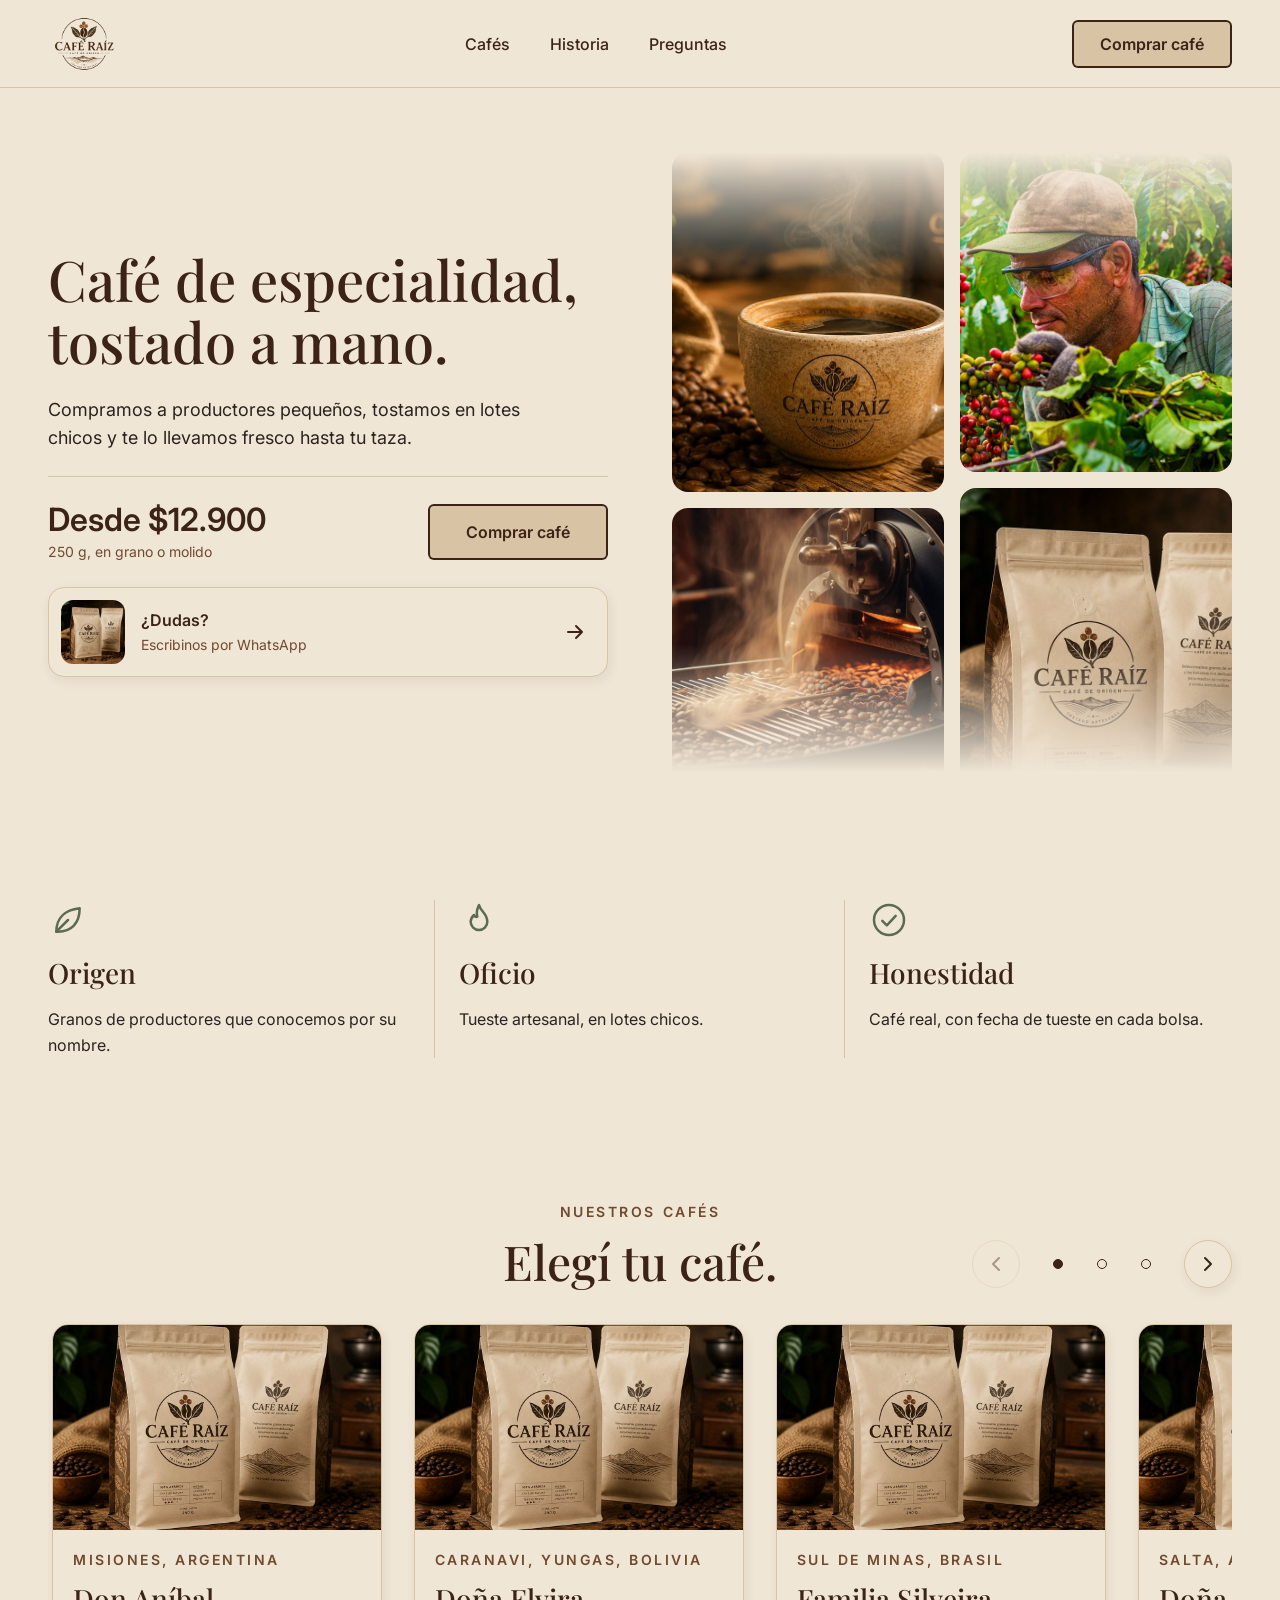
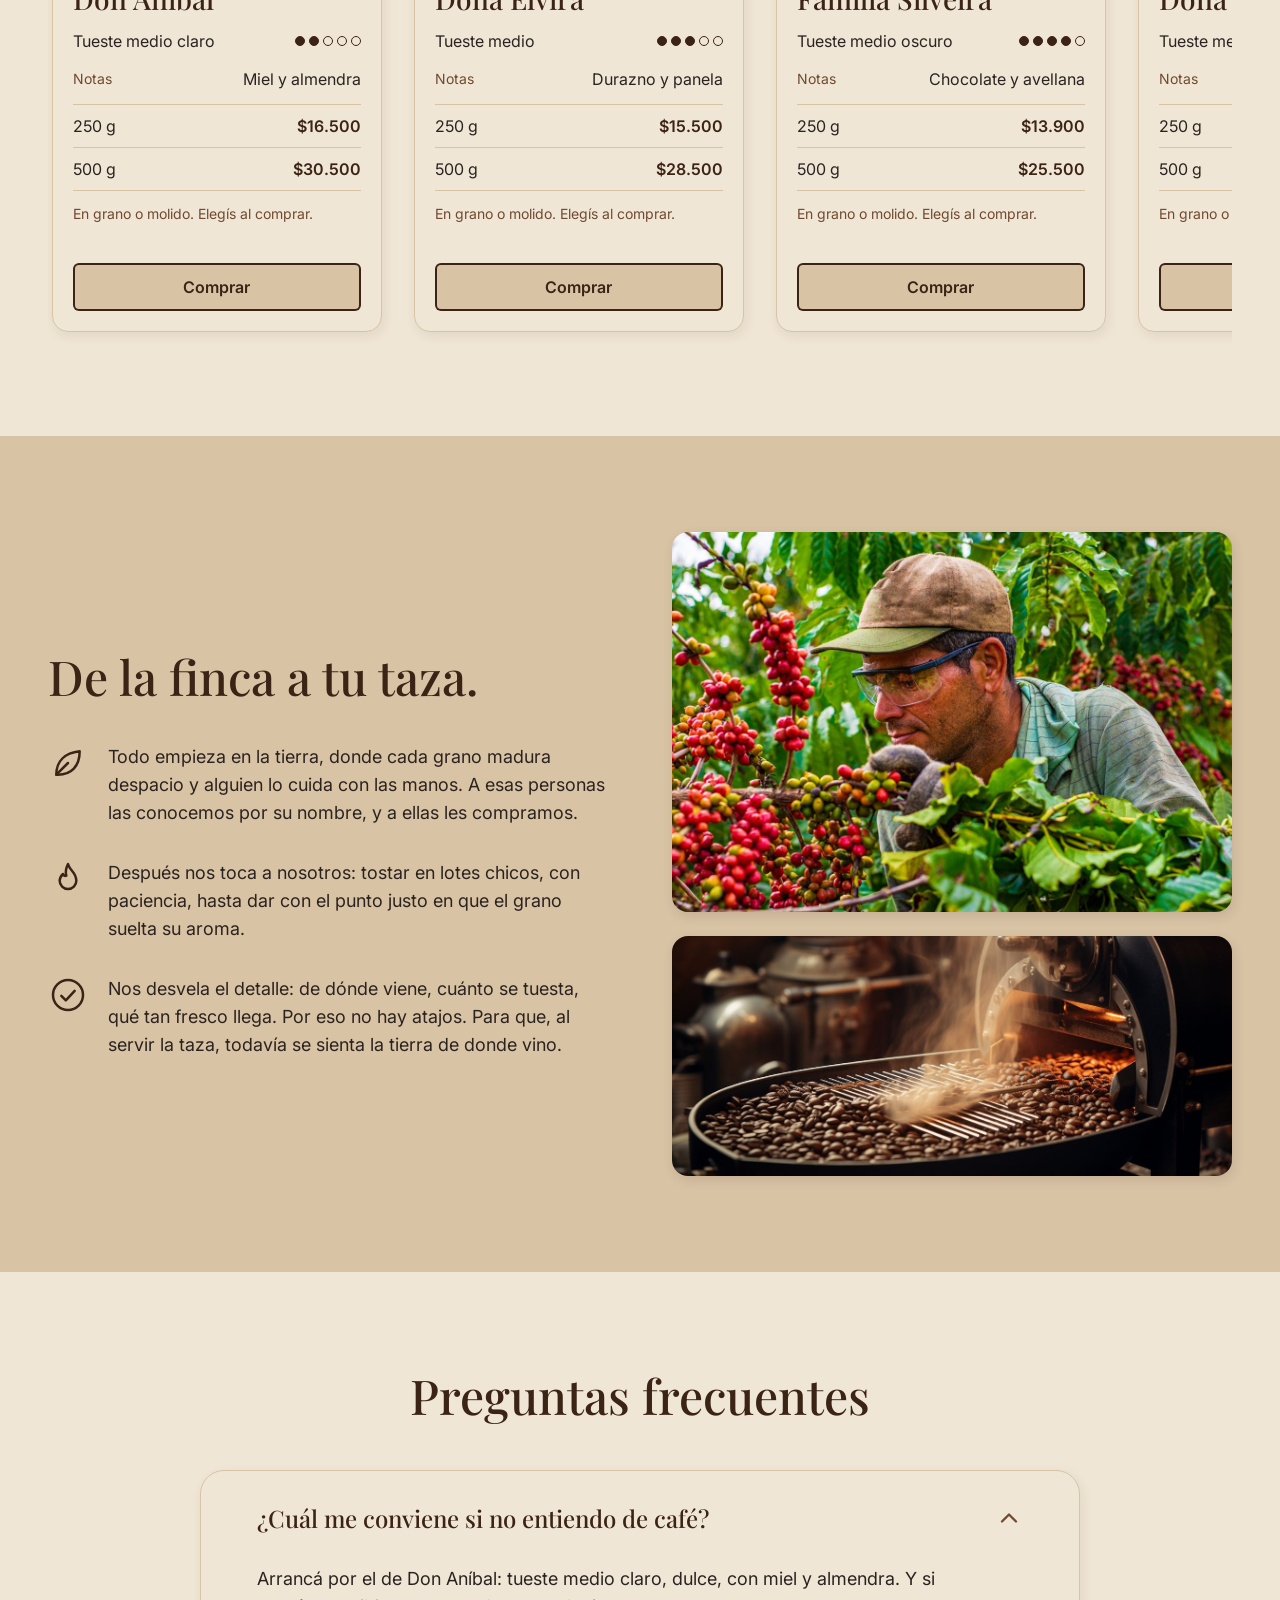
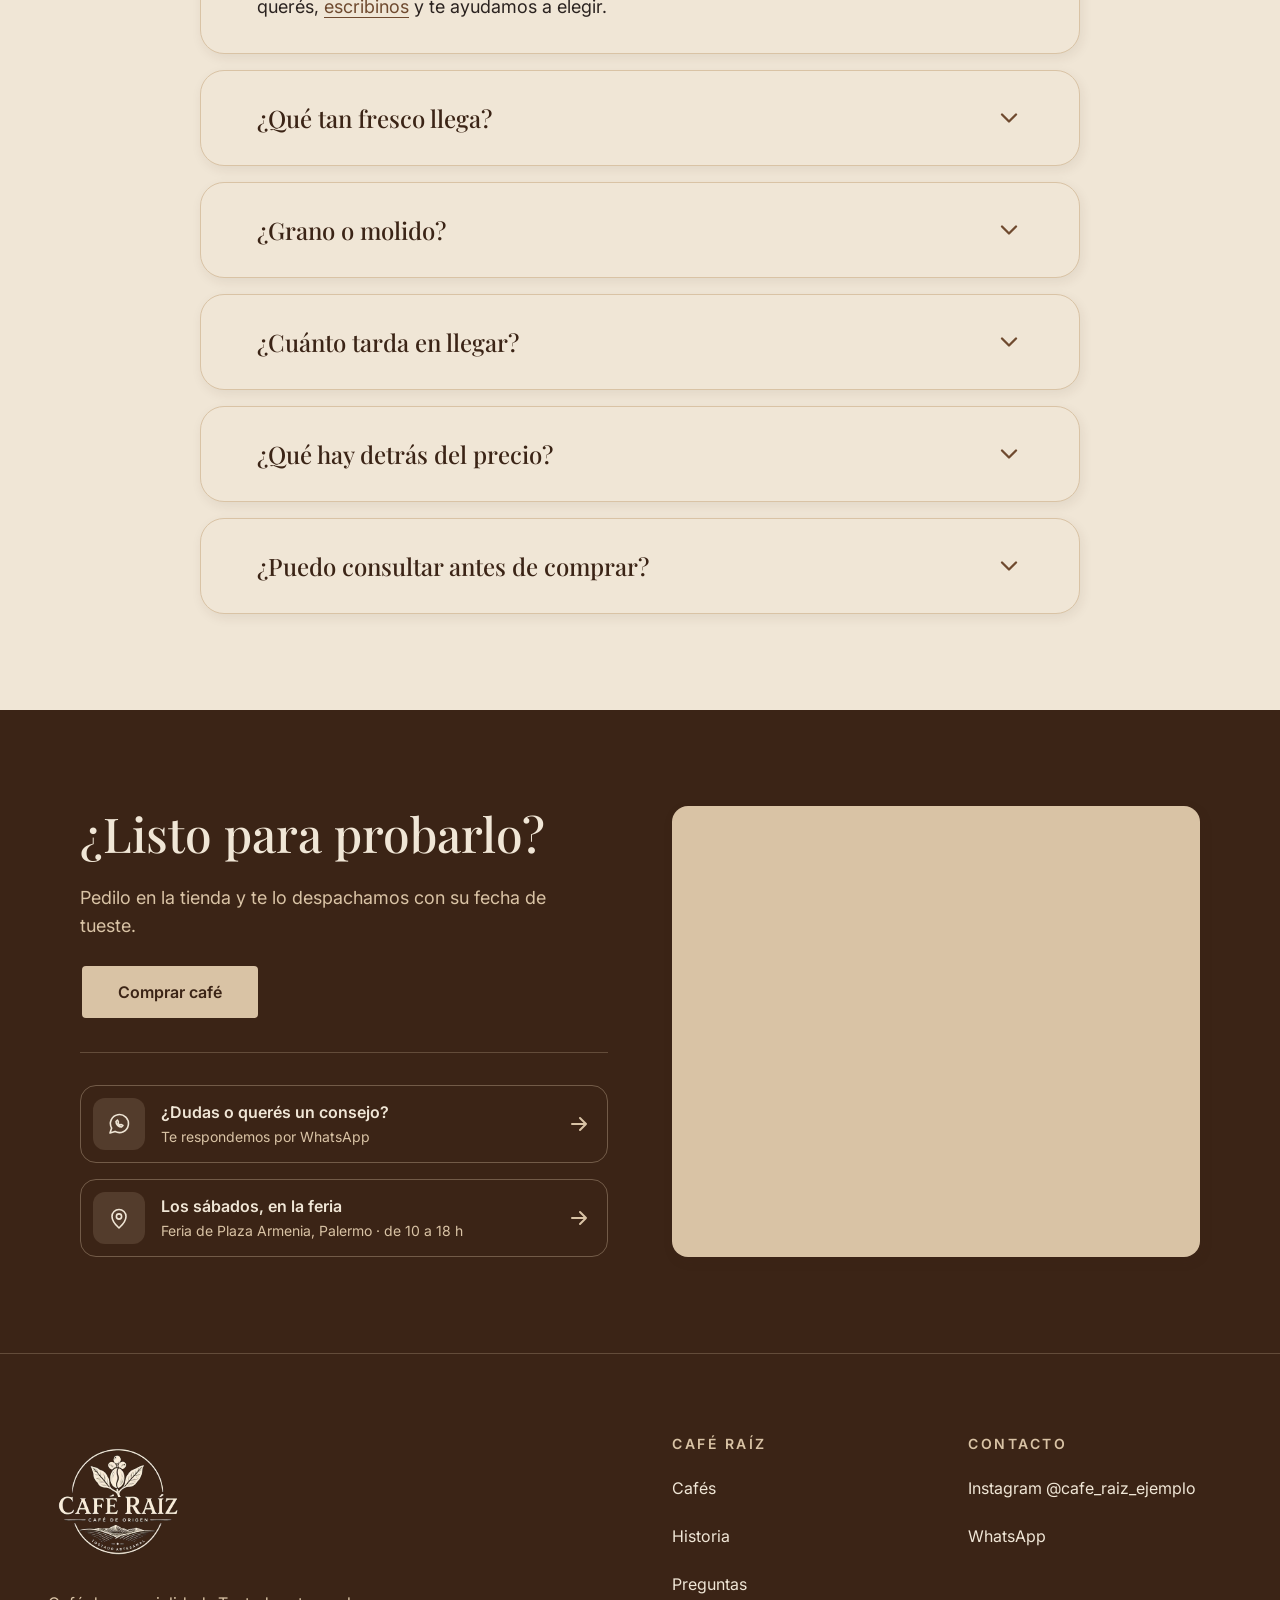
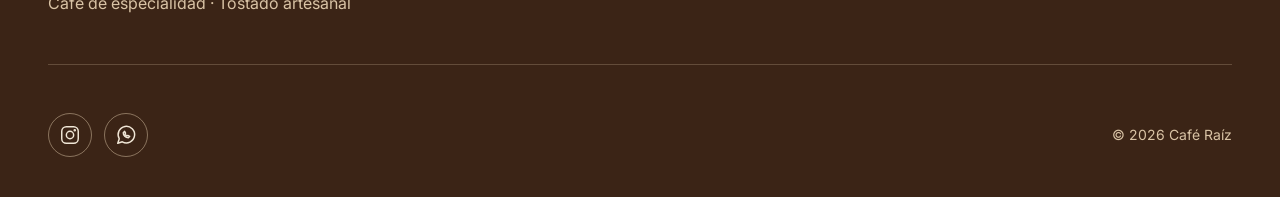
==== commit 1a78d5e4: "Agregar vista previa al compartir el link de Café Raíz" ====
--- a/cafe-raiz/index.html
+++ b/cafe-raiz/index.html
@@ -6,6 +6,18 @@
 <title>Café Raíz | Café de especialidad, tostado a mano</title>
 <meta name="description" content="Café de especialidad de productores pequeños, tostado a mano en lotes chicos y con fecha de tueste en cada bolsa.">
 <meta name="theme-color" content="#F0E6D6">
+<link rel="canonical" href="https://cafe-raiz-especialidad.vercel.app/">
+<meta property="og:type" content="website">
+<meta property="og:locale" content="es_AR">
+<meta property="og:site_name" content="Café Raíz">
+<meta property="og:title" content="Café Raíz | Café de especialidad, tostado a mano">
+<meta property="og:description" content="Café de especialidad de productores pequeños, tostado a mano en lotes chicos y con fecha de tueste en cada bolsa.">
+<meta property="og:url" content="https://cafe-raiz-especialidad.vercel.app/">
+<meta property="og:image" content="https://cafe-raiz-especialidad.vercel.app/img/og-cafe-raiz.jpg">
+<meta property="og:image:width" content="1200">
+<meta property="og:image:height" content="630">
+<meta property="og:image:alt" content="Taza de café humeante con el logo de Café Raíz, granos tostados y una bolsa de fondo">
+<meta name="twitter:card" content="summary_large_image">
 <link rel="icon" href="favicon.ico" sizes="any">
 <link rel="apple-touch-icon" href="img/apple-touch-icon.png">
 <link rel="preconnect" href="https://fonts.googleapis.com">
--- a/cafe-raiz/styles.css
+++ b/cafe-raiz/styles.css
@@ -12,7 +12,6 @@
   --sans: "Inter", Helvetica, Arial, sans-serif;
 
   --radius-sm: 4px;
-  --radius-md: 8px;
   --radius-lg: 12px;
   --radius-xl: 16px;
   --radius-2xl: 24px;
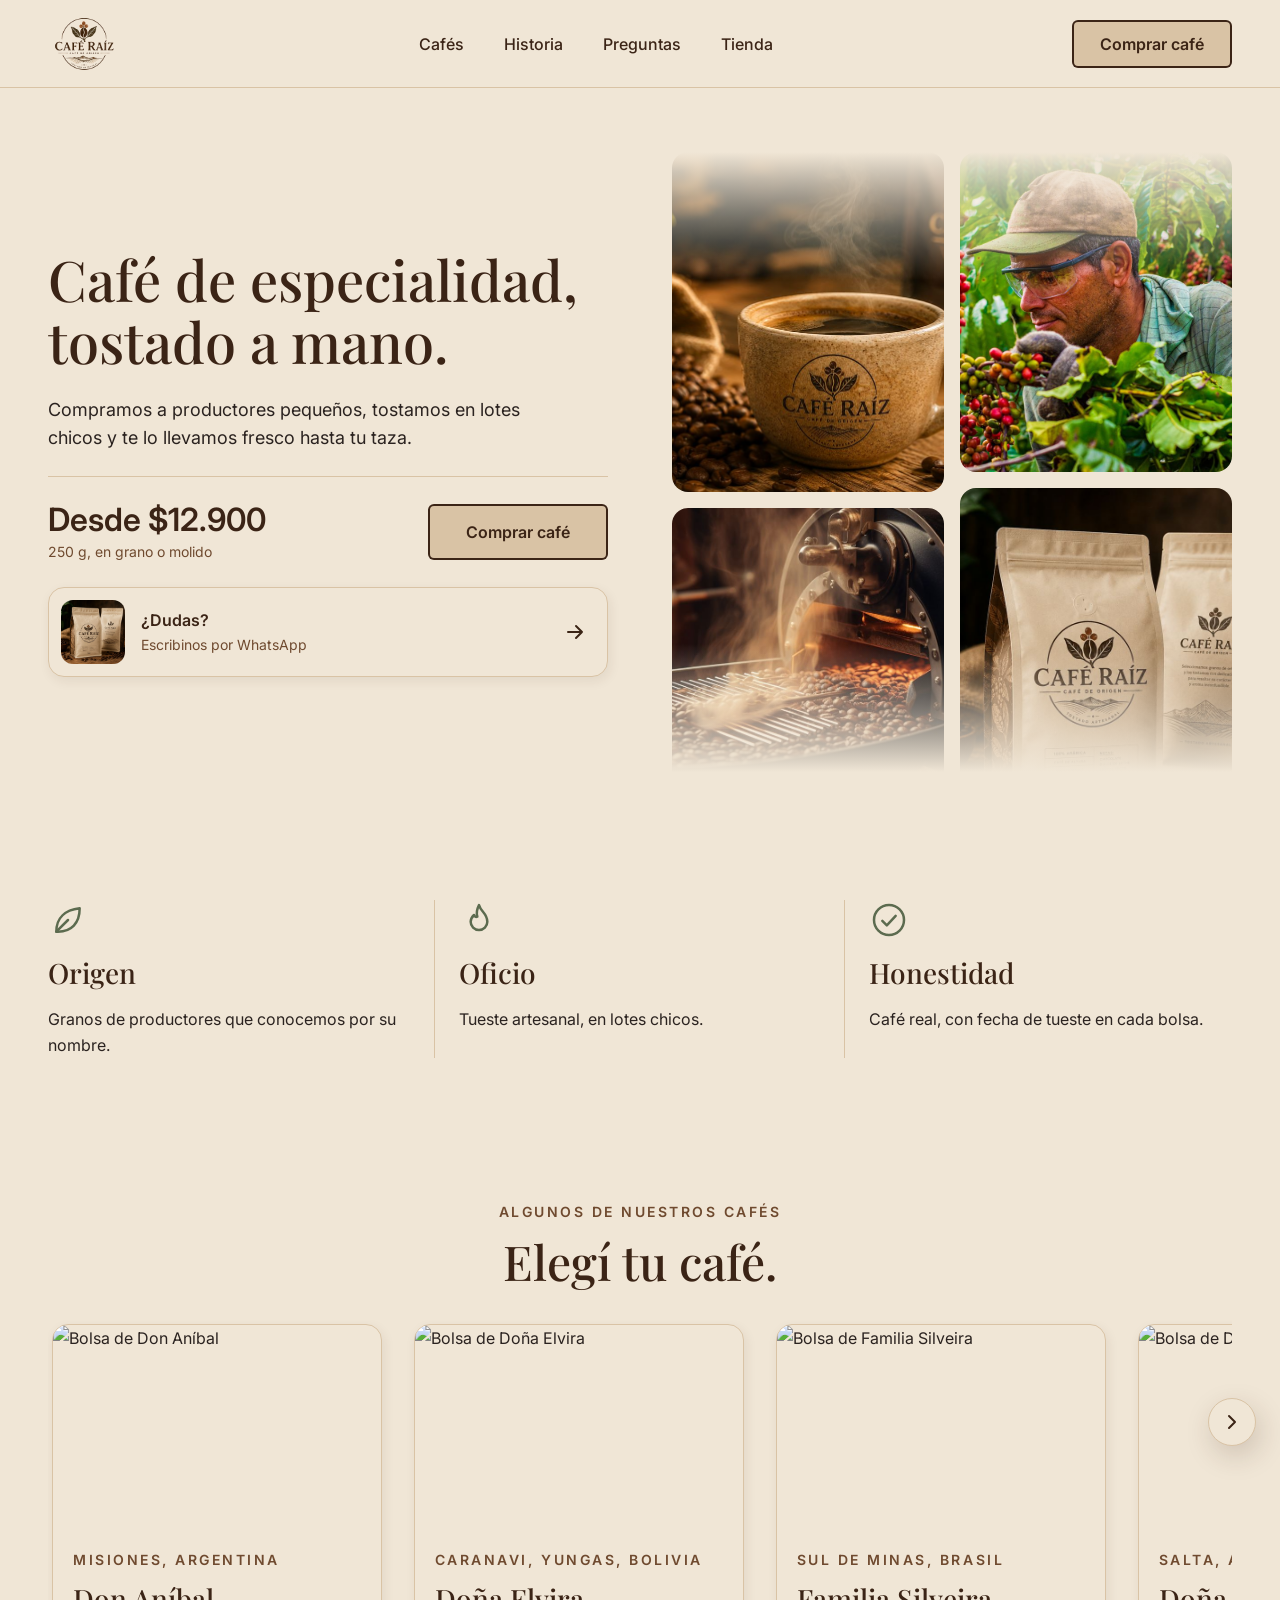
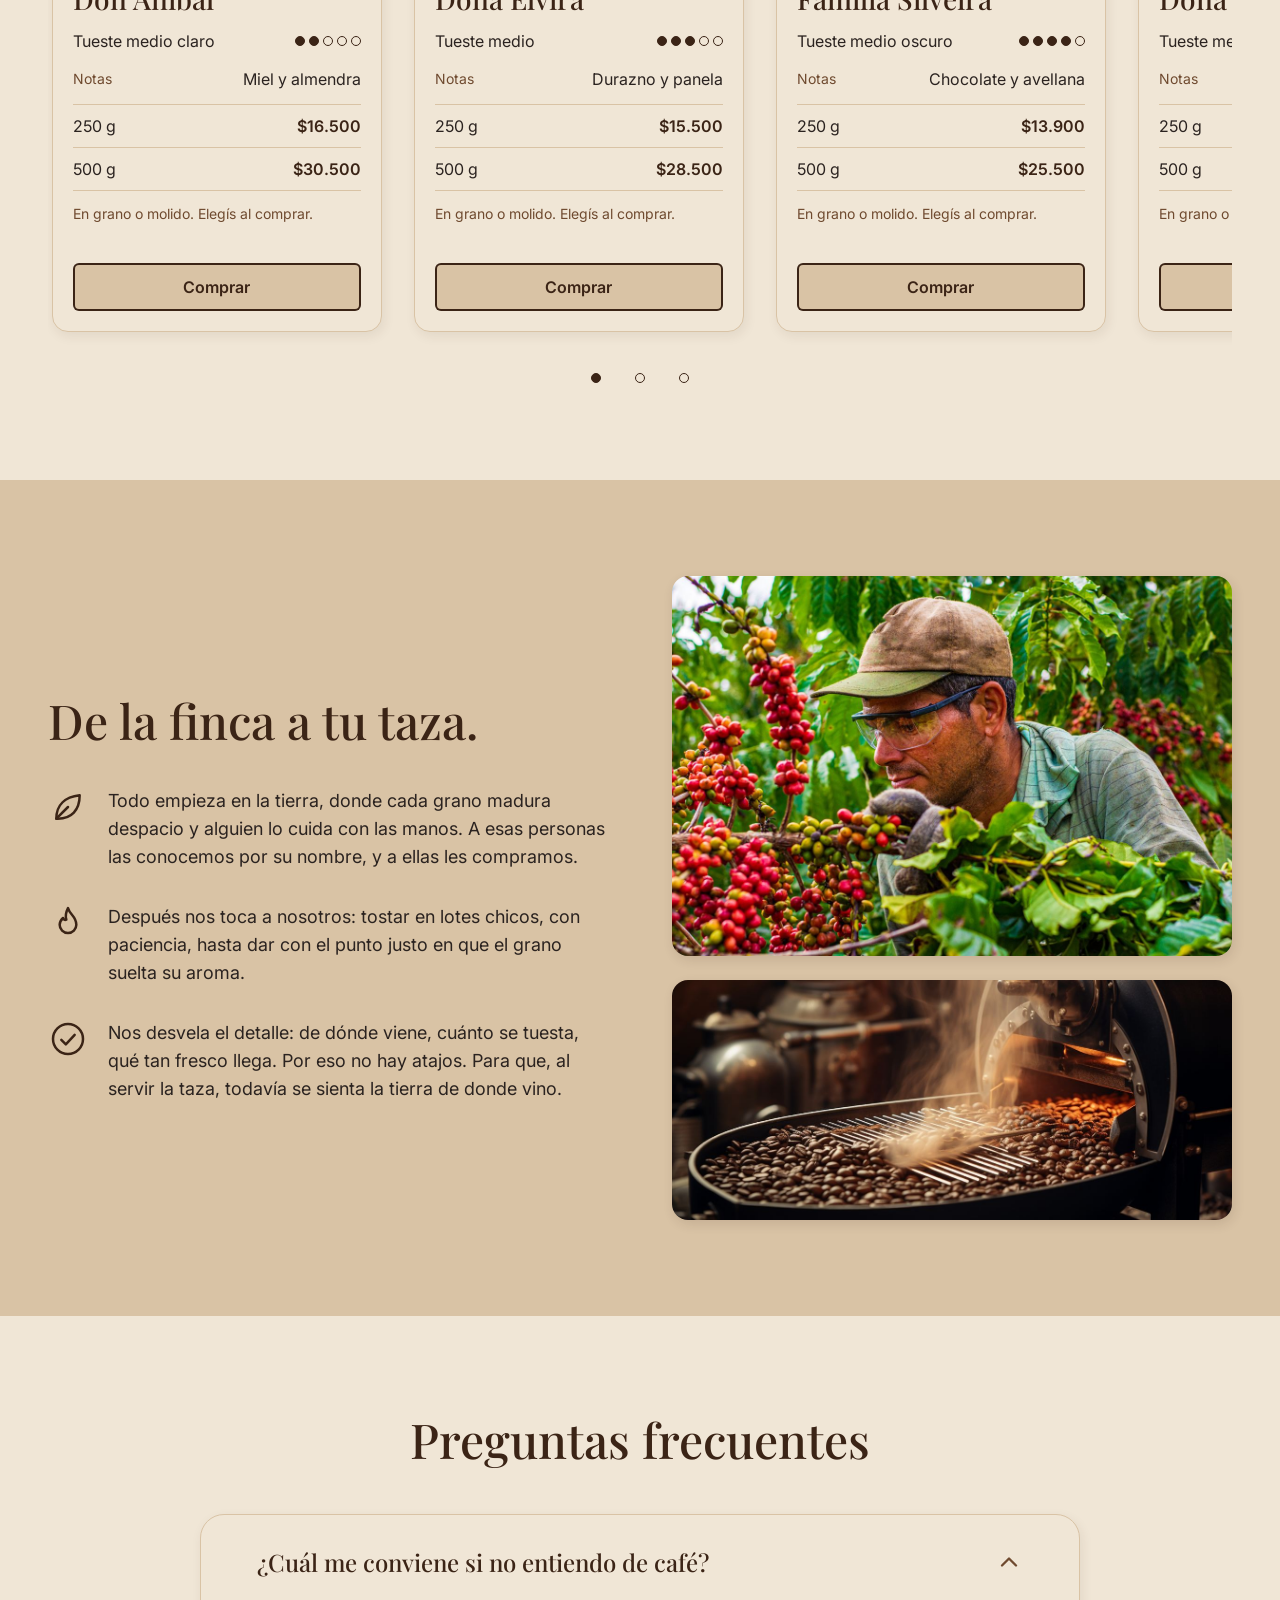
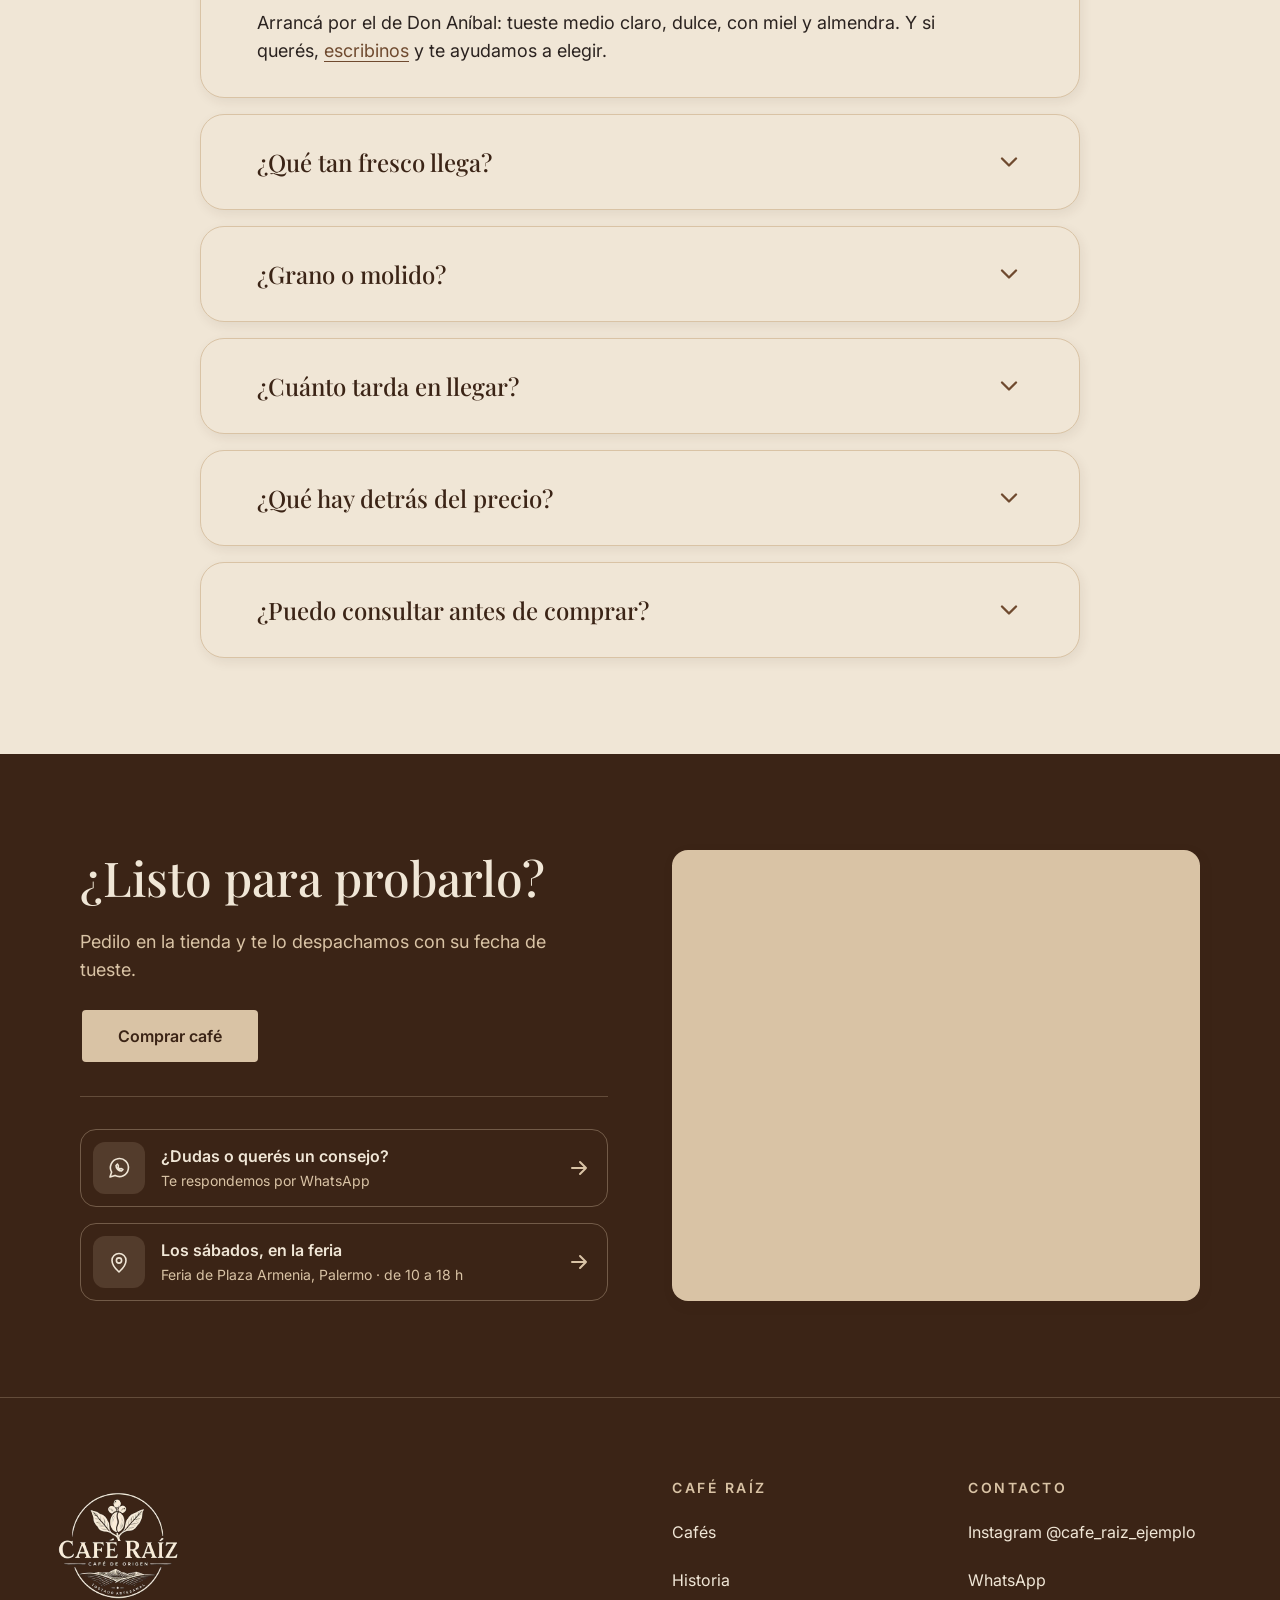
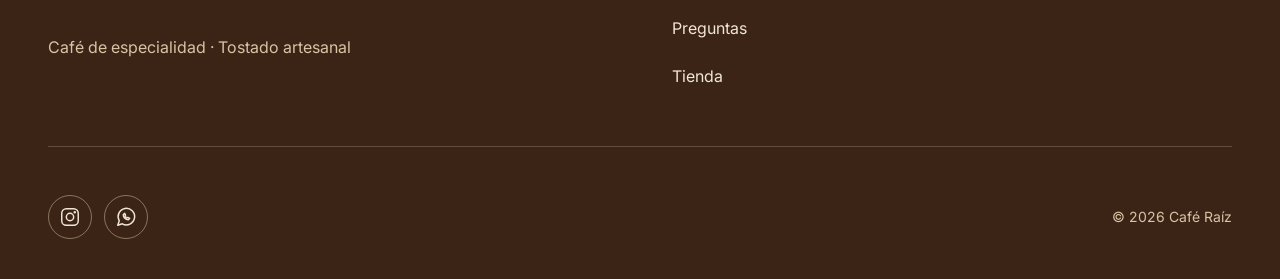
==== commit f7063041: "Llevar los botones de compra de la landing a la tienda" ====
--- a/cafe-raiz/index.html
+++ b/cafe-raiz/index.html
@@ -50,9 +50,10 @@
     <a href="#cafes">Cafés</a>
     <a href="#historia">Historia</a>
     <a href="#preguntas">Preguntas</a>
+    <a href="tienda.html">Tienda</a>
   </nav>
   <div class="header-actions">
-    <a class="gbtn" href="https://tienda.cafe-raiz.test"><span class="gin">Comprar café</span></a>
+    <a class="gbtn" href="tienda.html"><span class="gin">Comprar café</span></a>
     <button class="menu-btn" type="button" aria-label="Abrir menú" aria-expanded="false" aria-controls="menu">
       <svg class="ico-open" width="24" height="24" viewBox="0 0 24 24" fill="none" stroke="currentColor" stroke-width="2" stroke-linecap="round" aria-hidden="true"><path d="M4 7h16M4 12h16M4 17h16"/></svg>
       <svg class="ico-close" width="24" height="24" viewBox="0 0 24 24" fill="none" stroke="currentColor" stroke-width="2" stroke-linecap="round" aria-hidden="true"><path d="M6 6l12 12M18 6L6 18"/></svg>
@@ -74,7 +75,7 @@
         <span class="price-from-n">Desde $12.900</span>
         <span class="price-from-s">250 g, en grano o molido</span>
       </div>
-      <a class="gbtn lg" href="https://tienda.cafe-raiz.test"><span class="gin">Comprar café</span></a>
+      <a class="gbtn lg" href="tienda.html"><span class="gin">Comprar café</span></a>
     </div>
     <a class="info" href="https://wa.me/5490000000000?text=Hola%2C%20quiero%20consultar%20por%20un%20caf%C3%A9%20de%20Caf%C3%A9%20Ra%C3%ADz.">
       <img src="img/packaging.jpg" width="64" height="64" alt="" loading="lazy">
@@ -141,16 +142,16 @@
 <section id="cafes" class="cafes" aria-labelledby="cafes-t">
   <div class="cafes-head">
     <div class="sec-head">
-      <p class="eb">Nuestros cafés</p>
+      <p class="eb">Algunos de nuestros cafés</p>
       <h2 id="cafes-t" class="t">Elegí tu café.</h2>
     </div>
   </div>
 
-  <div class="carousel" role="region" aria-roledescription="carrusel" aria-label="Nuestros cafés">
+  <div class="carousel" role="region" aria-roledescription="carrusel" aria-label="Algunos de nuestros cafés">
     <ul class="slides" id="cafes-slides">
 
       <li class="slide"><article class="card">
-        <div class="ph"><img src="img/packaging.jpg" width="1000" height="800" alt="Bolsa de Café Raíz de 250 g junto a granos tostados" loading="lazy"></div>
+        <div class="ph"><img src="img/packaging-don-anibal.jpg" alt="Bolsa de Don Aníbal" loading="lazy"></div>
         <div class="body">
           <div class="eb">Misiones, Argentina</div>
           <h3 class="h3">Don Aníbal</h3>
@@ -158,12 +159,12 @@
           <div class="line"><span class="lab">Notas</span><span>Miel y almendra</span></div>
           <div class="price"><div><span>250 g</span><b>$16.500</b></div><div><span>500 g</span><b>$30.500</b></div></div>
           <div class="lab">En grano o molido. Elegís al comprar.</div>
-          <a class="gbtn" href="https://tienda.cafe-raiz.test"><span class="gin">Comprar</span></a>
-        </div>
-      </article></li>
-
-      <li class="slide"><article class="card">
-        <div class="ph"><img src="img/packaging.jpg" width="1000" height="800" alt="Bolsa de Café Raíz de 250 g junto a granos tostados" loading="lazy"></div>
+          <a class="gbtn" href="tienda.html"><span class="gin">Comprar</span></a>
+        </div>
+      </article></li>
+
+      <li class="slide"><article class="card">
+        <div class="ph"><img src="img/packaging-dona-elvira.jpg" alt="Bolsa de Doña Elvira" loading="lazy"></div>
         <div class="body">
           <div class="eb">Caranavi, Yungas, Bolivia</div>
           <h3 class="h3">Doña Elvira</h3>
@@ -171,12 +172,12 @@
           <div class="line"><span class="lab">Notas</span><span>Durazno y panela</span></div>
           <div class="price"><div><span>250 g</span><b>$15.500</b></div><div><span>500 g</span><b>$28.500</b></div></div>
           <div class="lab">En grano o molido. Elegís al comprar.</div>
-          <a class="gbtn" href="https://tienda.cafe-raiz.test"><span class="gin">Comprar</span></a>
-        </div>
-      </article></li>
-
-      <li class="slide"><article class="card">
-        <div class="ph"><img src="img/packaging.jpg" width="1000" height="800" alt="Bolsa de Café Raíz de 250 g junto a granos tostados" loading="lazy"></div>
+          <a class="gbtn" href="tienda.html"><span class="gin">Comprar</span></a>
+        </div>
+      </article></li>
+
+      <li class="slide"><article class="card">
+        <div class="ph"><img src="img/packaging-familia-silveira.jpg" alt="Bolsa de Familia Silveira" loading="lazy"></div>
         <div class="body">
           <div class="eb">Sul de Minas, Brasil</div>
           <h3 class="h3">Familia Silveira</h3>
@@ -184,12 +185,12 @@
           <div class="line"><span class="lab">Notas</span><span>Chocolate y avellana</span></div>
           <div class="price"><div><span>250 g</span><b>$13.900</b></div><div><span>500 g</span><b>$25.500</b></div></div>
           <div class="lab">En grano o molido. Elegís al comprar.</div>
-          <a class="gbtn" href="https://tienda.cafe-raiz.test"><span class="gin">Comprar</span></a>
-        </div>
-      </article></li>
-
-      <li class="slide"><article class="card">
-        <div class="ph"><img src="img/packaging.jpg" width="1000" height="800" alt="Bolsa de Café Raíz de 250 g junto a granos tostados" loading="lazy"></div>
+          <a class="gbtn" href="tienda.html"><span class="gin">Comprar</span></a>
+        </div>
+      </article></li>
+
+      <li class="slide"><article class="card">
+        <div class="ph"><img src="img/packaging-dona-rosa.jpg" alt="Bolsa de Doña Rosa" loading="lazy"></div>
         <div class="body">
           <div class="eb">Salta, Argentina</div>
           <h3 class="h3">Doña Rosa</h3>
@@ -197,12 +198,12 @@
           <div class="line"><span class="lab">Notas</span><span>Mandarina y caramelo</span></div>
           <div class="price"><div><span>250 g</span><b>$16.900</b></div><div><span>500 g</span><b>$31.000</b></div></div>
           <div class="lab">En grano o molido. Elegís al comprar.</div>
-          <a class="gbtn" href="https://tienda.cafe-raiz.test"><span class="gin">Comprar</span></a>
-        </div>
-      </article></li>
-
-      <li class="slide"><article class="card">
-        <div class="ph"><img src="img/packaging.jpg" width="1000" height="800" alt="Bolsa de Café Raíz de 250 g junto a granos tostados" loading="lazy"></div>
+          <a class="gbtn" href="tienda.html"><span class="gin">Comprar</span></a>
+        </div>
+      </article></li>
+
+      <li class="slide"><article class="card">
+        <div class="ph"><img src="img/packaging-don-julian.jpg" alt="Bolsa de Don Julián" loading="lazy"></div>
         <div class="body">
           <div class="eb">Cajamarca, Perú</div>
           <h3 class="h3">Don Julián</h3>
@@ -210,12 +211,12 @@
           <div class="line"><span class="lab">Notas</span><span>Cacao y nuez</span></div>
           <div class="price"><div><span>250 g</span><b>$15.800</b></div><div><span>500 g</span><b>$29.000</b></div></div>
           <div class="lab">En grano o molido. Elegís al comprar.</div>
-          <a class="gbtn" href="https://tienda.cafe-raiz.test"><span class="gin">Comprar</span></a>
-        </div>
-      </article></li>
-
-      <li class="slide"><article class="card">
-        <div class="ph"><img src="img/packaging.jpg" width="1000" height="800" alt="Bolsa de Café Raíz de 250 g junto a granos tostados" loading="lazy"></div>
+          <a class="gbtn" href="tienda.html"><span class="gin">Comprar</span></a>
+        </div>
+      </article></li>
+
+      <li class="slide"><article class="card">
+        <div class="ph"><img src="img/packaging-familia-mejia.jpg" alt="Bolsa de Familia Mejía" loading="lazy"></div>
         <div class="body">
           <div class="eb">Huila, Colombia</div>
           <h3 class="h3">Familia Mejía</h3>
@@ -223,7 +224,7 @@
           <div class="line"><span class="lab">Notas</span><span>Caramelo y naranja</span></div>
           <div class="price"><div><span>250 g</span><b>$15.200</b></div><div><span>500 g</span><b>$28.000</b></div></div>
           <div class="lab">En grano o molido. Elegís al comprar.</div>
-          <a class="gbtn" href="https://tienda.cafe-raiz.test"><span class="gin">Comprar</span></a>
+          <a class="gbtn" href="tienda.html"><span class="gin">Comprar</span></a>
         </div>
       </article></li>
 
@@ -236,7 +237,7 @@
           <div class="line"><span class="lab">Notas</span><span>Chocolate, dulce de leche y frutos secos</span></div>
           <div class="price"><div><span>250 g</span><b>$12.900</b></div><div><span>500 g</span><b>$23.500</b></div></div>
           <div class="lab">En grano o molido. Elegís al comprar.</div>
-          <a class="gbtn" href="https://tienda.cafe-raiz.test"><span class="gin">Comprar</span></a>
+          <a class="gbtn" href="tienda.html"><span class="gin">Comprar</span></a>
         </div>
       </article></li>
 
@@ -306,7 +307,7 @@
     <div class="cierre-text">
       <h2 id="cierre-t">¿Listo para probarlo?</h2>
       <p class="cierre-lead">Pedilo en la tienda y te lo despachamos con su fecha de tueste.</p>
-      <a class="gbtn lg" href="https://tienda.cafe-raiz.test"><span class="gin">Comprar café</span></a>
+      <a class="gbtn lg" href="tienda.html"><span class="gin">Comprar café</span></a>
       <hr class="rule-d">
       <ul class="vias">
         <li>
@@ -346,6 +347,7 @@
         <a href="#cafes">Cafés</a>
         <a href="#historia">Historia</a>
         <a href="#preguntas">Preguntas</a>
+        <a href="tienda.html">Tienda</a>
       </nav>
       <div class="fl">
         <p class="fh">Contacto</p>
--- a/cafe-raiz/styles.css
+++ b/cafe-raiz/styles.css
@@ -82,7 +82,7 @@
 .brand { display: block; width: 72px; height: 72px; }
 .brand img { display: block; width: 72px; height: 72px; mix-blend-mode: darken; }
 .nav { display: flex; align-items: center; gap: 40px; }
-.nav a { font-size: 16px; font-weight: 500; color: var(--espresso); }
+.nav a { font-size: 16px; font-weight: 500; color: var(--espresso); padding: 9px 0; }
 .nav a:hover { text-decoration: underline; text-underline-offset: 6px; }
 .header-actions { display: flex; align-items: center; gap: 8px; }
 .menu-btn {
@@ -196,17 +196,19 @@
 .js .slides { scrollbar-width: none; }
 .js .slides::-webkit-scrollbar { display: none; }
 
-/* Controles del carrusel (los crea script.js) */
-.car-ctrl { display: flex; align-items: center; justify-content: center; gap: 16px; position: absolute; right: 0; bottom: 0; }
+/* Controles del carrusel (los crea script.js): flechas a los costados, puntos abajo */
+.carousel { position: relative; }
 .car-btn {
-  width: 48px; height: 48px; flex: none; padding: 0; display: flex; align-items: center; justify-content: center;
+  position: absolute; top: 102px; transform: translateY(-50%); z-index: 2;
+  width: 48px; height: 48px; padding: 0; display: flex; align-items: center; justify-content: center;
   border: 1px solid var(--crema); border-radius: 50%; background: var(--leche); color: var(--espresso);
-  box-shadow: var(--sombra); cursor: pointer; transition: background .25s ease;
-}
+  box-shadow: var(--sombra-hover); cursor: pointer; transition: background .25s ease, opacity .25s ease;
+}
+.car-prev { left: -24px; }
+.car-next { right: -24px; }
 .car-btn:hover:not(:disabled) { background: var(--crema); }
-.car-btn:disabled { opacity: .4; cursor: default; box-shadow: none; }
-.car-dots { display: flex; align-items: center; }
-.car-count { display: none; min-width: 64px; text-align: center; font-size: 14px; line-height: 20px; font-weight: 600; color: var(--espresso); }
+.car-btn:disabled { opacity: 0; pointer-events: none; }
+.car-dots { display: flex; align-items: center; justify-content: center; }
 .car-dot {
   width: 44px; height: 44px; padding: 0; border: 0; background: transparent; color: var(--espresso);
   display: flex; align-items: center; justify-content: center; cursor: pointer;
@@ -335,7 +337,7 @@
   .track { animation: none; }
   .gbtn:hover { animation: none; }
   .card, .ph img, .pic, .pic img, .info, .info .arr, .faq details, .faq details::details-content,
-  .faq summary svg, .via, .via .arr, .soc { transition: none; }
+  .faq summary svg, .via, .via .arr, .soc, .car-btn { transition: none; }
   .card:hover .ph img, .pic:hover img { transform: none; }
   .soc:hover { transform: none; }
 }
@@ -384,9 +386,9 @@
 
   .cafes { padding: 56px 16px; gap: 20px; }
   .cafes .t { font-size: 36px; line-height: 42px; }
-  .car-ctrl { position: static; margin-top: 20px; }
-  .car-dots { display: none; }
-  .car-count { display: block; }
+  .car-btn { top: 84px; width: 44px; height: 44px; }
+  .car-prev { left: 8px; }
+  .car-next { right: 8px; }
   .slides { gap: 16px; padding-bottom: 20px; }
   .slide { flex-basis: 84%; }
   .body .gbtn .gin { height: 52px; }
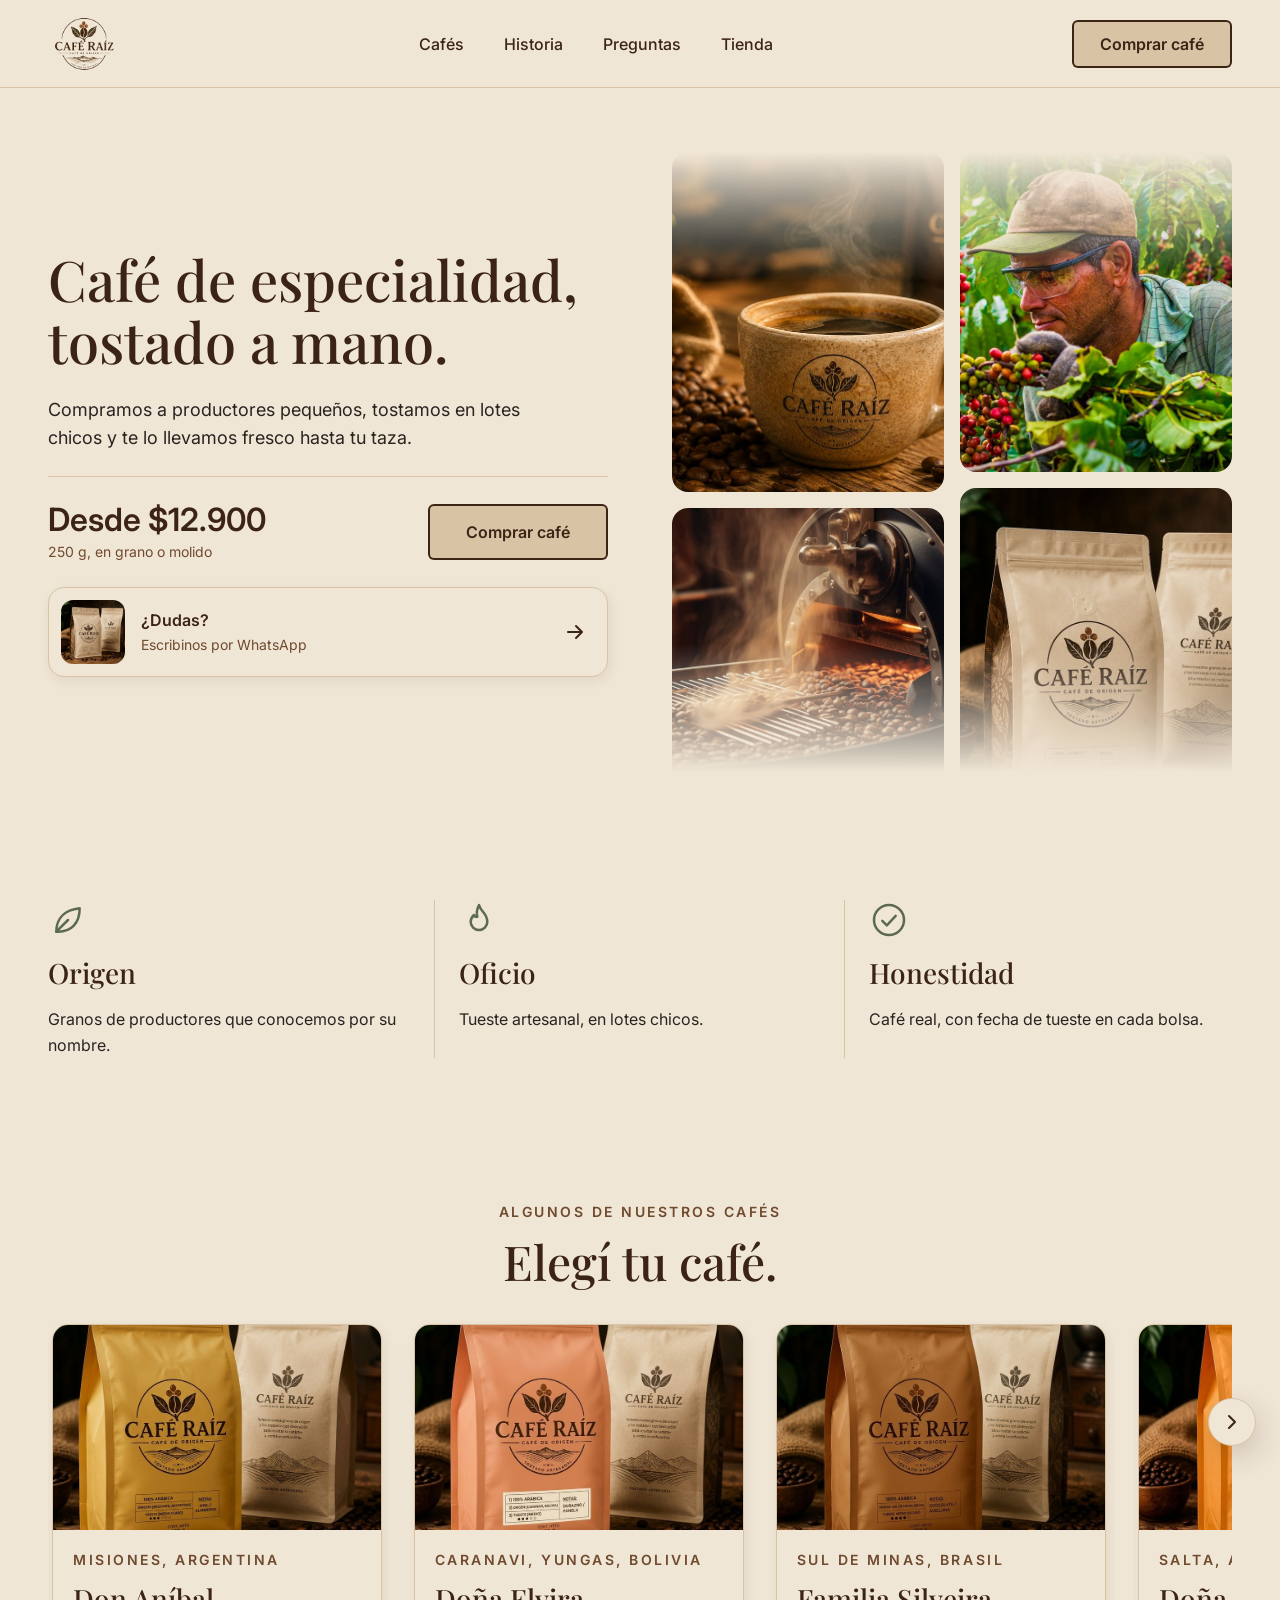
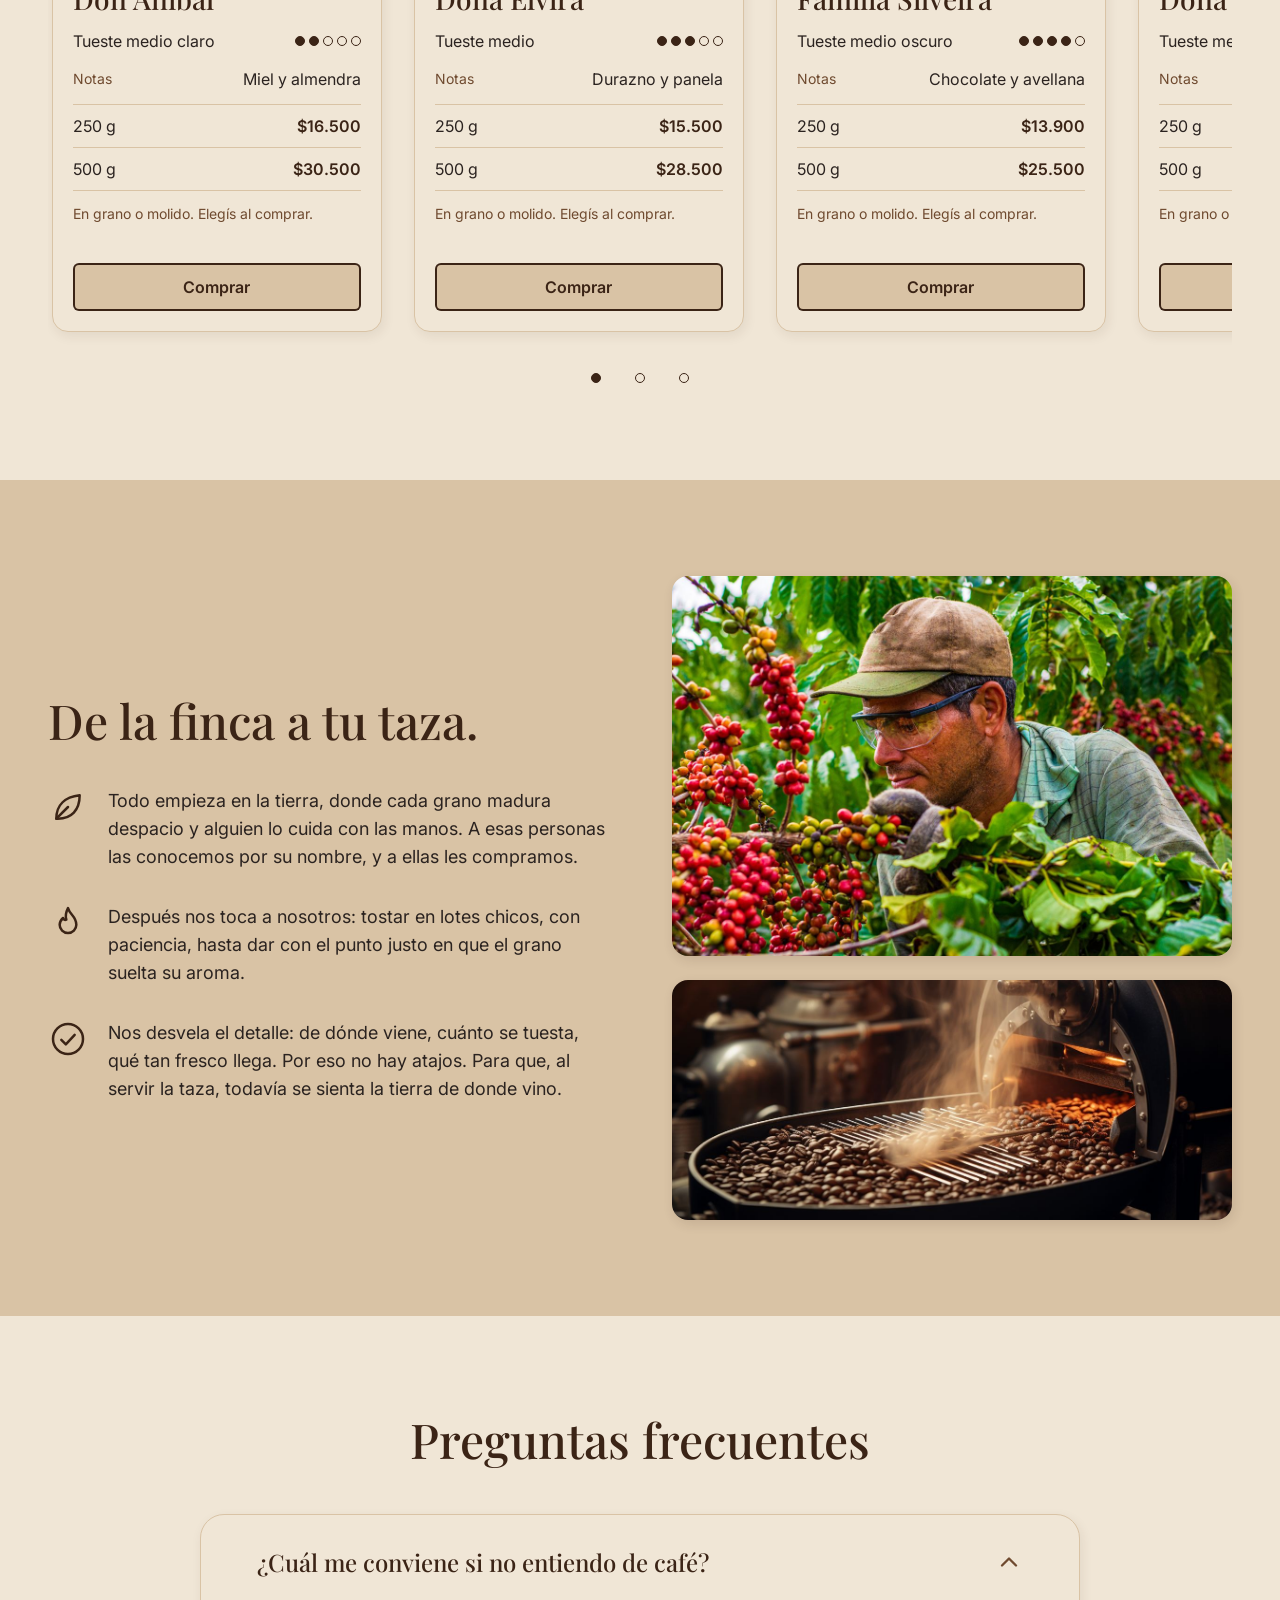
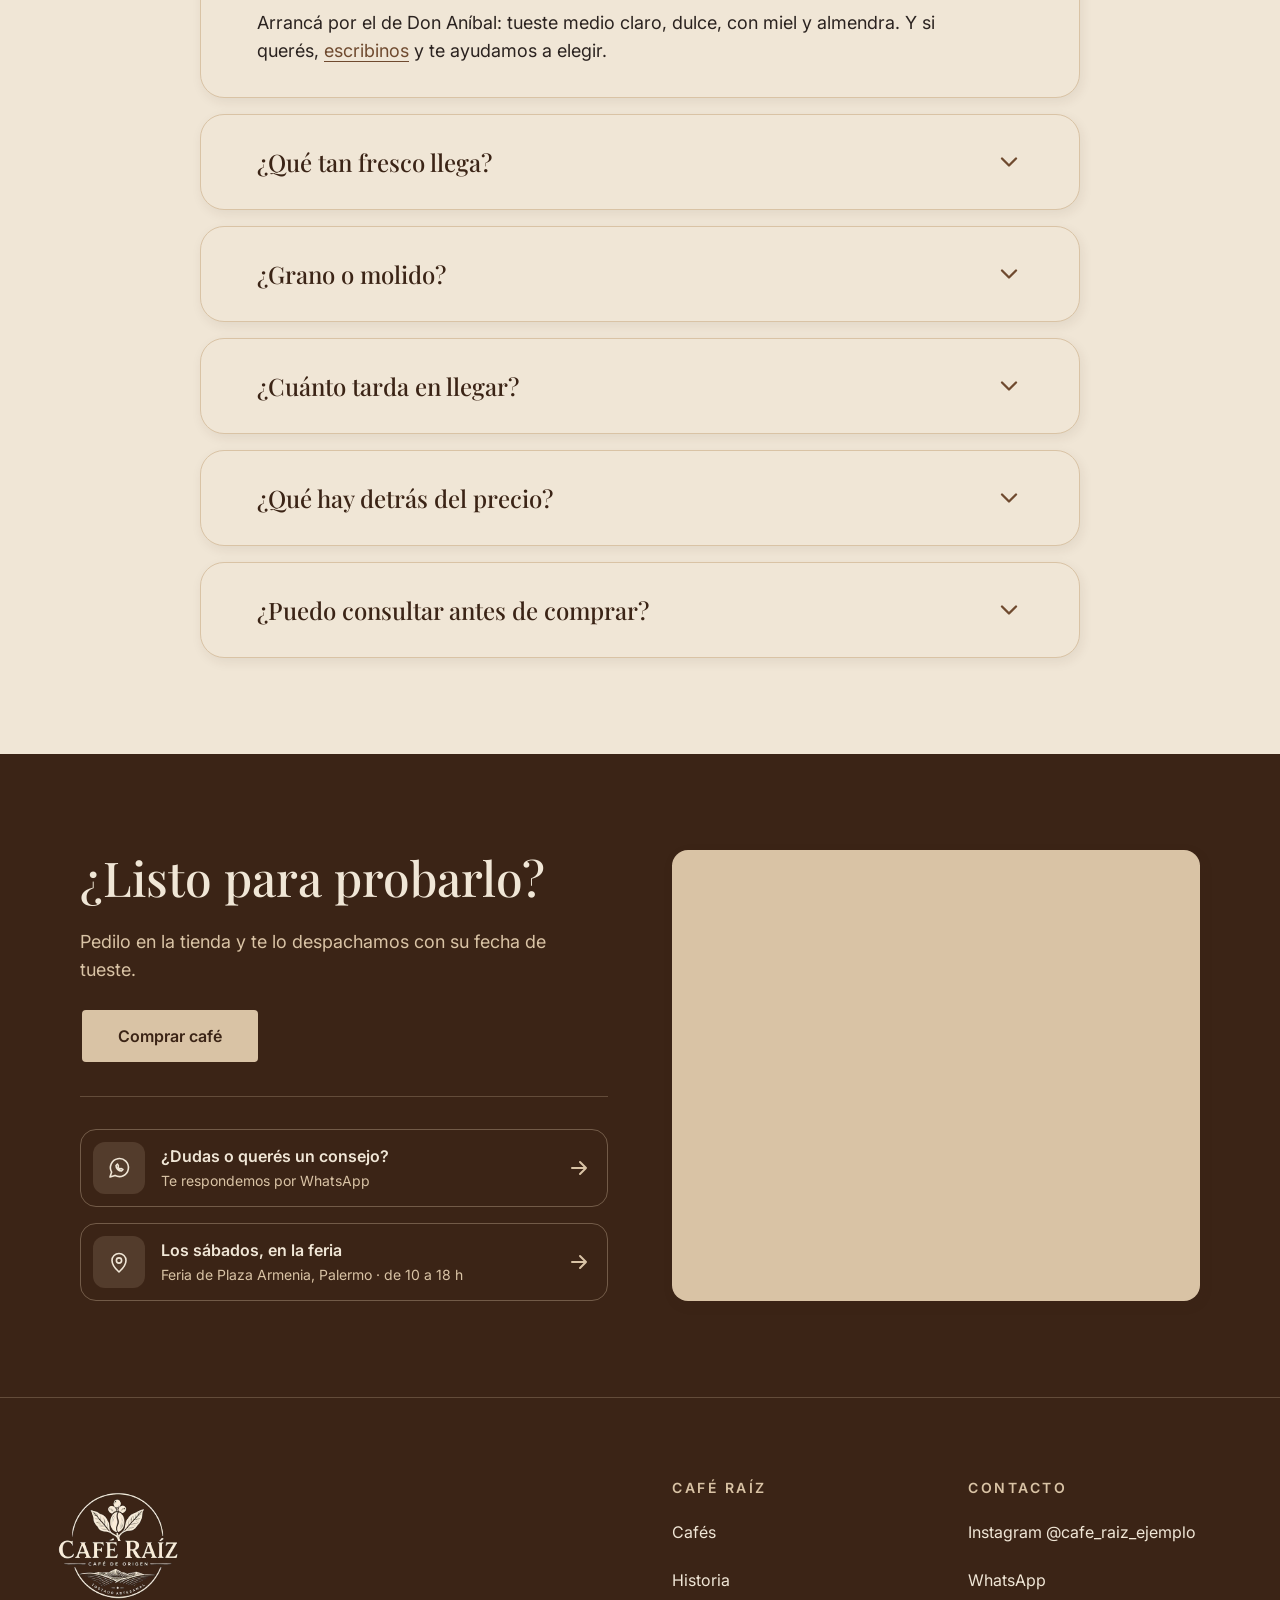
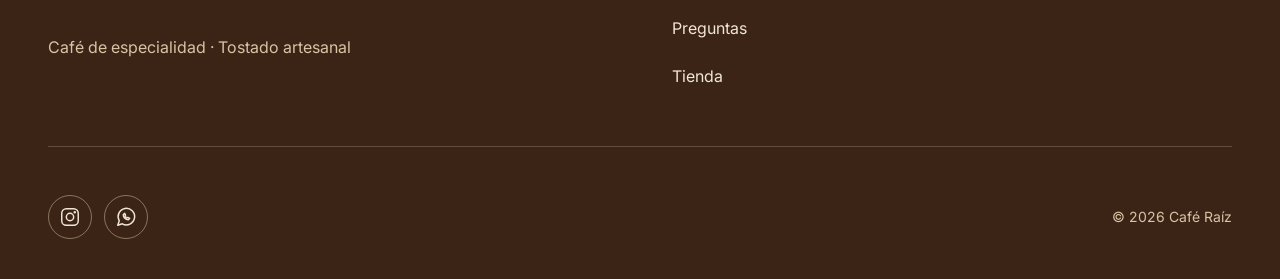
==== commit 4aa8f604: "Ajustar la tienda en celular y mejorar la carga inicial" ====
--- a/cafe-raiz/index.html
+++ b/cafe-raiz/index.html
@@ -22,7 +22,8 @@
 <link rel="apple-touch-icon" href="img/apple-touch-icon.png">
 <link rel="preconnect" href="https://fonts.googleapis.com">
 <link rel="preconnect" href="https://fonts.gstatic.com" crossorigin>
-<link rel="stylesheet" href="https://fonts.googleapis.com/css2?family=Playfair+Display:wght@500&family=Inter:wght@400;500;600&display=swap">
+<link rel="stylesheet" href="https://fonts.googleapis.com/css2?family=Playfair+Display:wght@500&family=Inter:wght@400;500;600&display=swap" media="print" onload="this.media='all'">
+<noscript><link rel="stylesheet" href="https://fonts.googleapis.com/css2?family=Playfair+Display:wght@500&family=Inter:wght@400;500;600&display=swap"></noscript>
 <link rel="stylesheet" href="styles.css">
 <script>document.documentElement.classList.add("js");</script>
 <script src="script.js" defer></script>
@@ -68,7 +69,7 @@
   <div class="hero-text">
     <h1 id="hero-t">Café de especialidad, tostado a mano.</h1>
     <p class="lead">Compramos a productores pequeños, tostamos en lotes chicos y te lo llevamos fresco hasta tu taza.</p>
-    <img class="hero-m" src="img/hero.jpg" width="1200" height="683" alt="Taza de café humeante con el logo de Café Raíz, granos tostados y una bolsa de fondo" loading="lazy">
+    <img class="hero-m" src="img/hero.jpg" width="1200" height="683" alt="Taza de café humeante con el logo de Café Raíz, granos tostados y una bolsa de fondo" fetchpriority="high">
     <hr class="rule">
     <div class="hero-buy">
       <div class="price-from">
